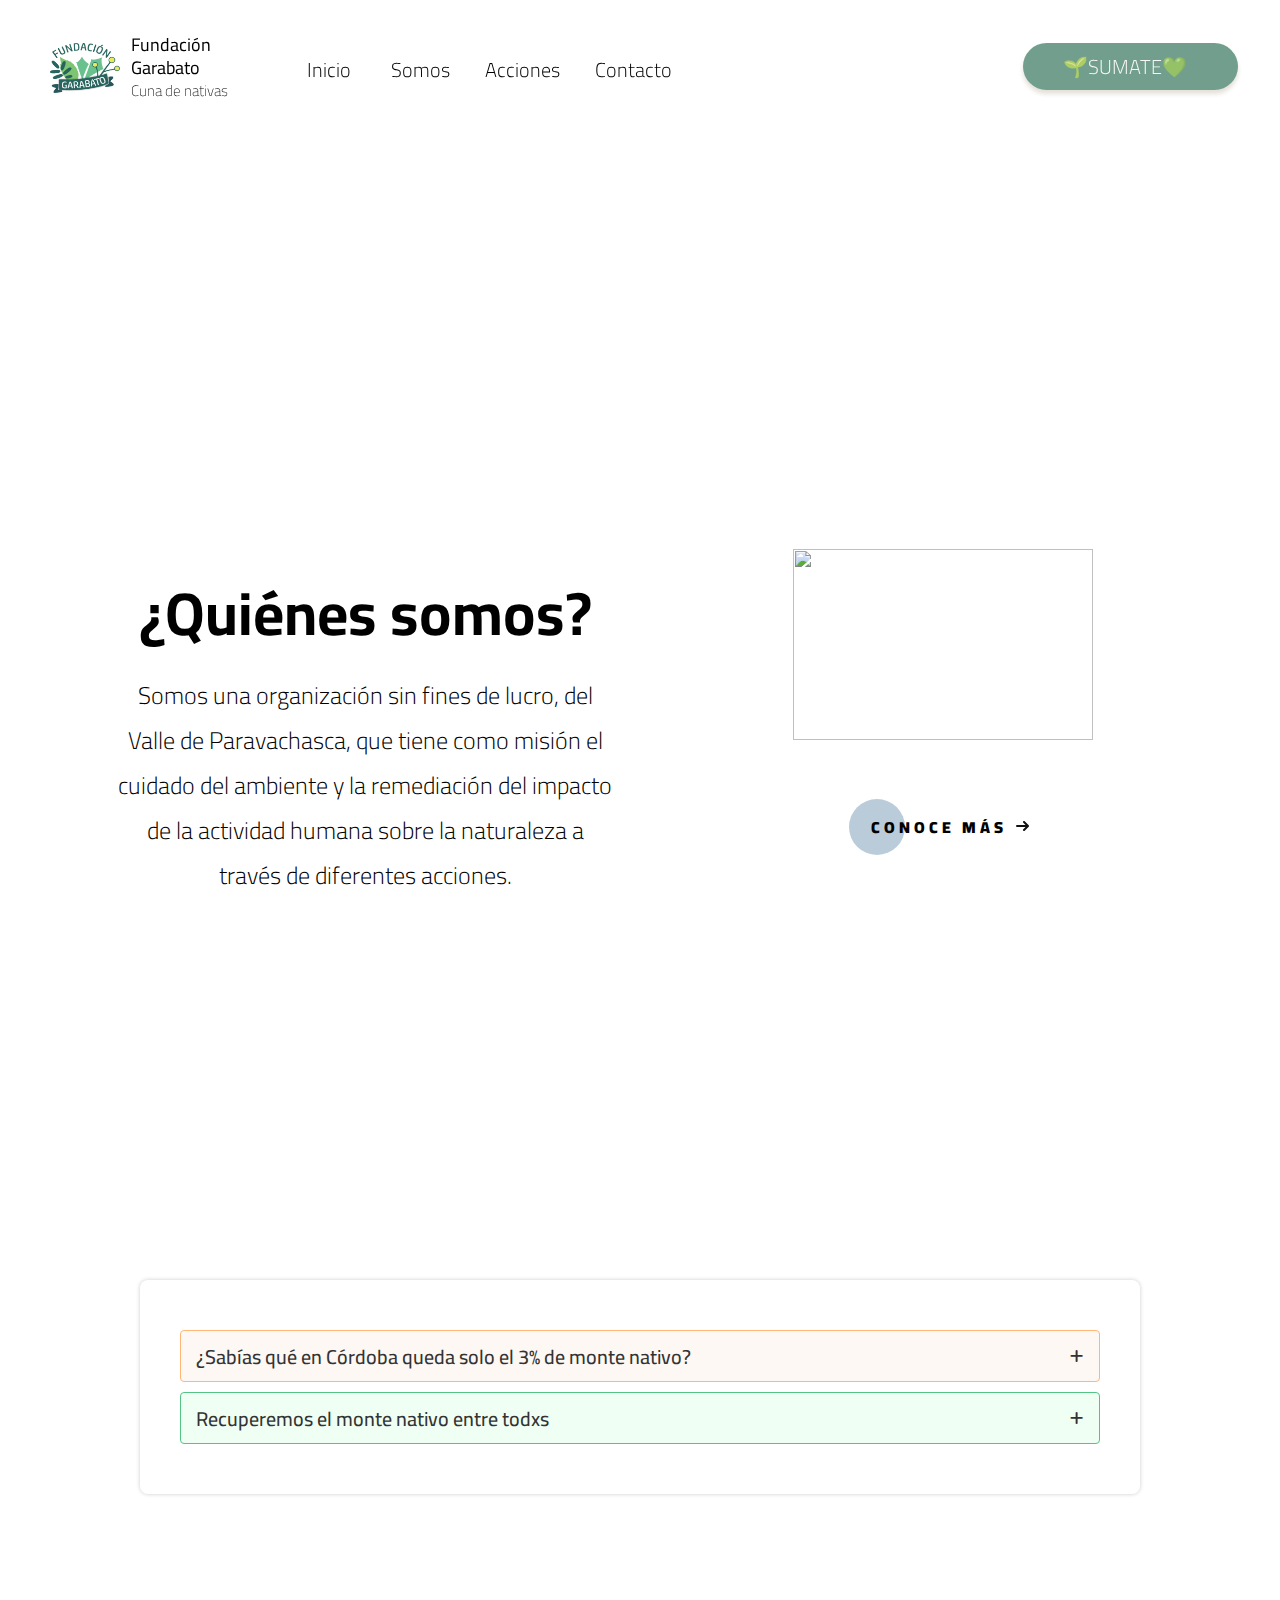
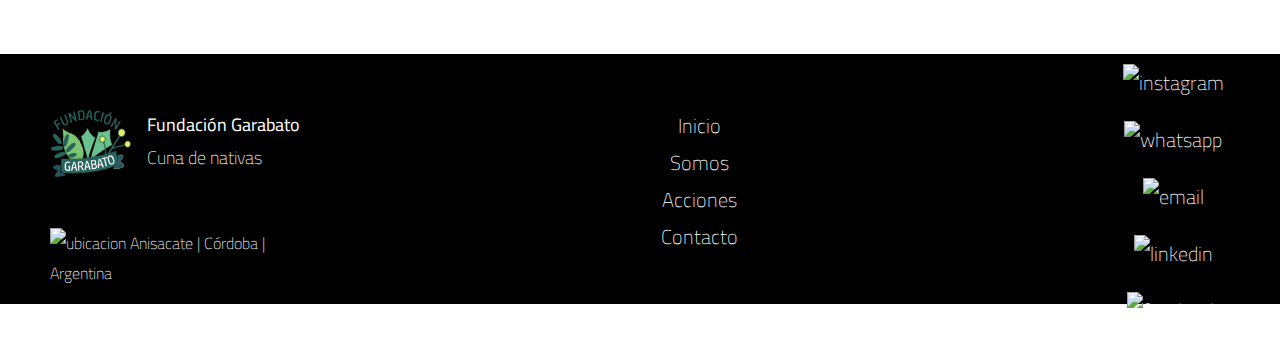
==== index.html @ a0541235 "se modifica logo en index y footer" ====
<!DOCTYPE html>
<html lang="es">

<head>
    <meta charset="UTF-8">
    <meta name="viewport" content="width=device-width, initial-scale=1.0">
    <title>FUNDACION GARABATO</title>
    <link rel="stylesheet" href="css/style.css">
    <link rel="shortcut icon" href="logos/logo fundacion Garabato1.0.0.png">
    <link rel="stylesheet" href="https://cdnjs.cloudflare.com/ajax/libs/font-awesome/6.1.1/css/all.min.css">
</head>

<body>

    <!-- COMIENZO HEADER -->
    <header class="header">
        <div class="logo-y-empresa">
            <p class="fundacion-garabato">
                <span class="text-wrapper">Fundación Garabato <br /></span> <span class="span">Cuna de nativas</span>
            </p>
            <img class="el-planeta-tierra" src="logos/logo fundacion Garabato1.0.0.png" />
        </div>
        <div>
            <button onclick="desplegarMenu()" id="b-menu" type="button"><img id="menu" src="imgs/menu-b.png"
                    alt="menu"></button>
        </div>
        </div>
        <nav>
            
        <nav class="nav-cosas" id="nav-cosas">
            
            <a href="index.html" class="text-wrapper-2">Inicio</a>
            <a href="somos.html" class="text-wrapper-3">Somos</a>
            <a href="acciones.html" class="text-wrapper-4">Acciones</a>
            <a href="#contacto" class="text-wrapper-5">Contacto</a>
            
        </nav>
        <div class="container">
            <a href="sumate.html" class="overlap-group">🌱SUMATE💚</a>
            
        </div>
        </nav>


    </header>


    <!-- FIN HEADER -->

    <seccion class="fondo"></seccion>

    <!-- INICIO QUIENES SOMOS -->

    <section class="quienes-somos">

        <h2 class="titulo">¿Quiénes somos?</h2>
        <p class="text-quienes-somos">
            Somos una organización sin fines de lucro, del Valle de Paravachasca, que tiene como misión el cuidado del
            ambiente y la remediación del impacto de la actividad humana sobre la naturaleza a través de diferentes
            acciones.
        </p>

        <div class="seccion">
            <img class="image-quienes-somos" src="imgs/vivid-mountain-lake.gif" alt="">

            <a href="somos.html" class="cta">
                <span>Conoce más</span>
                <svg width="13px" height="10px" viewBox="0 0 13 10">
                    <path d="M1,5 L11,5"></path>
                    <polyline points="8 1 12 5 8 9"></polyline>
                </svg>
            </a>
        </div>


    </section>

    <!-- FIN QUIENES SOMOS -->

    <!-- INICIO ACORDEON -->
    <section id="info-monte-nativo">

        <div class="accordion">

            <div class="accordion-content">

                <header>
                    <span class="title">¿Sabías qué en Córdoba queda solo el 3% de monte nativo?</span>
                    <i class="fa-solid fa-plus"></i>
                </header>

                <p class="description">
                    Estudios hechos en el año 2017 indican que solo queda un 3% de bosques nativos en Córdoba,
                    Argentina. El bosque nativo se ve sometido a desmonte por el crecimiento del negocio agrícola y por
                    el desarrollo de emprendimientos inmobiliarios, principalmente.
                    <br>
                    Esta realidad ha traído aparejadas recurrentes crisis hídricas, desaparición de hábitats de
                    especies, episodios continuos de contaminación de suelo y agua producida por los agroquímicos y
                    el extractivismo minero.
                    <br>
                    De esta forma se está poniendo en grave riesgo tanto las cuencas hídricas y el derecho
                    inalienableal agua como las economías regionales que conviven en armonía con el monte nativo.
                    Como respuesta a esta crisis han emergido organizaciones de base, asambleas ciudadanas y
                    movimientos sociales que han construido espacios de participación ciudadana propositiva y activa que
                    aportande manera voluntaria a la conservación de las áreas protegidas.
                    <br>
                    <br>

                    Fuente: <a target="_blank"
                        href="https://ri.conicet.gov.ar/handle/11336/64888">https://ri.conicet.gov.ar/handle/11336/64888</a>
                </p>


            </div>
            <div class="accordion-content">

                <header>
                    <span class="title">Recuperemos el monte nativo entre todxs </span>
                    <i class="fa-solid fa-plus"></i>
                </header>

                <p class="description">

                    Reforestar el valle de Paravachasca es una propuesta de restauración ambiental para reducir y
                    mitigar los daños producidos en nuestro valle, con el objetivo de recuperar parte de la diversidad
                    de nuestra región, tanto en la flora como en la fauna.
                    <br>
                    Con esta acción se pueden restablecer algunos de los imprescindibles servicios ecosistémicos que
                    brinda la flora nativa: proteger las reservas de agua dulce, regenerar y sostener suelos, proteger a
                    la fauna silvestre, regular el clima y la contaminación, entre otros.
                    <br>
                    Podés participar de la recuperación del biocorredor de Paravachasca, a través de diferentes
                    acciones.
                    <br>

                    <a href="sumate.html" class="boton-sumate">SUMATE</a>
                    <br>
                </p>

            </div>
        </div>
    </section>

    <!-- COMIENZO FOOTER -->

    <footer>

        <div class="contenedor-footer">

            <div class="logo-y-empresa-footer">

                <a href="index.html">
                    <img class="logo-garabato-footer" src="logos/logo fundacion Garabato1.0.0.png" />
                </a>
                <p class="titulo-fundacion-garabato-footer ">
                    <span class="text-wrapper-footer">Fundación Garabato <br /></span> <span class="span">Cuna de
                        nativas</span>
                </p>

                <span class="ubicacion-footer">

                    <a href="https://bit.ly/Garabatosedenueva" target="_blank">

                        <img src="logos/ubicacion.png" alt="ubicacion">
                        Anisacate | Córdoba | Argentina

                    </a>

                </span>
            </div>



            <div class="enlaces-footer">

                <a href="index.html">Inicio</a>
                <a href="somos.html">Somos</a>
                <a href="acciones.html">Acciones</a>
                <a href="#contacto">Contacto</a>

                <a href="team_desarrolladoras.html" target="_blank">
                    Hecho con ❤ por DesarrolloFem

                </a>

            </div>

            <div id="contacto">


                <a href="https://www.instagram.com/garabatocunadenativas/" target="_blank">
                    <img class="instagram" src="logos/instagram.png" alt="instagram">
                </a>

                <a href="https://wa.me/5493547573233" target="_blank">
                    <img class="whatsapp" src="logos/whatsapp.png" alt="whatsapp">
                </a>

                <a href="mailto:garabatocunadenativas@gmail.com" target="_blank">
                    <img class="email" src="logos/correo-electronico.png" alt="email">
                </a>

                <a href="https://www.linkedin.com/in/garabato-cuna-de-nativas-23b3902a9/" target="_blank">
                    <img class="linkedin" src="logos/linkedin.png" alt="linkedin">
                </a>

                <a href="https://www.facebook.com/garabatocunadenativas?locale=es_LA" target="_blank">
                    <img class="facebook" src="logos/facebook.png" alt="facebook">
                </a>

            </div>

        </div>


    </footer>

    <!-- FIN FOOTER -->

    <script src="js/script.js"></script>
    <script src="js/acordeon.js"></script>
    <script src="js/hamburger.js"></script>
</body>

</html>
---- css/style.css ----
/*
-------------------------
EN TODAS LAS PAGINAS
-------------------------
*/

@import url('https://fonts.googleapis.com/css2?family=Advent+Pro:wght@300;400;500&family=Raleway:wght@200;600&display=swap');
@import url('https://fonts.googleapis.com/css2?family=Cairo:wght@500&display=swap');
@import url('https://fonts.googleapis.com/css2?family=Oxygen&display=swap');

* {
  margin: 0px;
  padding: 0px;
  box-sizing: border-box;
}

html {
  scroll-behavior: smooth;
}

/* BODY */

body {
  color: rgb(48, 48, 48);
  font-family: 'Cairo', sans-serif;
  font-size: 16px;
  font-weight: 300;
  background: white;
}

a {
  text-decoration: none;
  cursor: pointer;
}

img[alt="Logo-Garabato"] {
  width: 80px;
  height: 80px;
}

/* HEADER */
.fondo {
  position: relative;
  width: 100%;
  height: 100vh;
  background-image: url(/imgs/fondo.jpg);
  background-repeat: no-repeat;
  block-size: cover;
  background-position: center center;
  background-size: center;
}

@media screen and (min-width: 768px) {
  .nav-cosas {
    display: inline;
  }

  
  .header {
    width: 100%;
    height: 130px;
    display: flex;
    justify-content: space-around;
    background-color: #ffffff8c;
    border: 1px solid;
    border-color: transparent;
    padding: 30px 20px;
    position: fixed;
    z-index: 10;
    transition: 0.7s;
  }

  .header .logo-y-empresa{
    width: 450px;
    height: 90px;
    top: 19px;
    overflow: hidden;
  }

  .header .line {
    position: absolute;
    width: 3px;
    height: 69px;
    top: 35px;
    left: 265px;
  }

  .text-wrapper-2,
  .text-wrapper-3,
  .text-wrapper-4,
  .text-wrapper-5 {
    position: absolute;
    top: 50px;
    font-size: 20px;
    letter-spacing: 0;
    line-height: normal;
    white-space: nowrap;
    color: #000;
    font-family: "Cairo", sans-serif;
  }

  .header .text-wrapper-2 {
    left: 306px;
  }

  .header .text-wrapper-3 {
    left: 390px;
  }

  .header .text-wrapper-4 {
    left: 484px;
  }

  .header .text-wrapper-5 {
    left: 594px;
  }

  .text-wrapper {
    font-family: "Cairo", Helvetica;
    font-weight: 400;
    color: #000000;
    font-size: 18px;
    letter-spacing: 0;
    line-height: 0.1;
  }

  .span {
    font-family: "Cairo";
    font-weight: 200;
  }

  nav a::after {
    content: "";
    position: absolute;
    background-color: #ff9738;
    height: 3px;
    width: 0;
    left: 0;
    bottom: -10px;
    transition: 0.3s;
  }

  nav a:hover {
    color: rgb(77, 77, 77);
  }

  nav a:hover::after {
    width: 100%;
  }


  .header .container .overlap-group {
    position: absolute;
    width: 215px;
    height: 47px;
    top: 42px;
    left: 80%;
    display: flex;
    padding: 5px 40px;
    background-color: #4E8771;
    color: whitesmoke;
    border-radius: 30px;
    box-shadow: 0px 4px 4px #7a624540;
    font-size: 20px;
    letter-spacing: 0;
    line-height: normal;
    -webkit-animation: pulse 1.9s infinite;
    opacity: 0.8;
  }

  .header .overlap-group:hover {
    background-color: rgb(253, 151, 34);
    color: #000;
    box-shadow: inset 0 0 20px rgba(248, 168, 77, 0.829), 0 0 20px rgba(207, 122, 43, 0.788);
    outline-offset: 80px;
    text-shadow: 1px 1px 6px #fcfcfcd5;
  }

  .header .text-wrapper-6 {
    position: absolute;
    width: 70px;
    top: 7px;
    left: 48px;
  }

  header.sticky {
    background-color: whitesmoke;
    border-bottom: 1px solid rgba(0, 0, 0, 0.199);
  }

}

.logo-y-empresa {
  position: absolute;
  left: 34px;
}


.fundacion-garabato {
  position: absolute;
  width: 150px;
  top: 15px;
  left: 96px;
  font-family: "Cairo", Helvetica;
  font-weight: 400;
  color: #000000;
  font-size: 15px;
  letter-spacing: 0;
  line-height: 1.5;
}

.el-planeta-tierra {
  position: absolute;
  width: 70px;
  height: 50px;
  top: 23px;
  left: 15px;
}


.pulse-button:hover {
  -webkit-animation: none;
}

@-webkit-keyframes pulse {
  0% {
    -moz-transform: scale(0.9);
    -ms-transform: scale(0.9);
    -webkit-transform: scale(0.9);
    transform: scale(0.9);
  }

  70% {
    -moz-transform: scale(1);
    -ms-transform: scale(1);
    -webkit-transform: scale(1);
    transform: scale(1);
    box-shadow: 0 0 0 50px rgba(90, 153, 212, 0);
  }

  100% {
    -moz-transform: scale(0.9);
    -ms-transform: scale(0.9);
    -webkit-transform: scale(0.9);
    transform: scale(0.9);
    box-shadow: 0 0 0 0 rgba(90, 153, 212, 0);
  }
}



main {
  width: 100%;
  margin: auto;
  min-height: auto;
  font-family: 'Cairo', sans-serif;

}


/* INDEX */

body {
  margin: 0;
  padding: 0;
  font-family: 'Cairo', Arial, Helvetica, sans-serif;
  display: flex;
  flex-direction: column;
  width: 100%;
  height: auto;

}

/* INDEX - quienes somos */

.quienes-somos {
  width: 100%;
  height: 430px;
  top: 493px;
  position: absolute;
  left: 0;
  background-color: #ffffff;
}

.quienes-somos .titulo {
  position: absolute;
  width: 500px;
  top: -180px;
  left: 9%;
  font-size: 60px;
  font-family: 'Cairo';
}

.text-quienes-somos {
  width: 500px;
  top: 180px;
  left: 9%;
  font-size: 24px;
  text-align: center;
  font-family: 'Cairo', sans-serif;
}


.text-quienes-somos,
.titulo {
  position: absolute;
  color: #000;
  letter-spacing: 0;
  line-height: normal;
}

.seccion {
  position: absolute;
  width: 350px;
  height: 350px;
  top: 36px;
  left: 60%;
}

.seccion .image-quienes-somos {
  position: absolute;
  width: 300px;
  height: 191px;
  top: 20px;
  left: 25px;
  object-fit: cover;
}

.cta {
  position: absolute;
  margin: auto;
  padding: 19px 22px;
  transition: all 0.2s ease;
  top: 270px;
  left: 23%;
  color: #000;
}

.cta:before {
  content: "";
  position: absolute;
  top: 0;
  left: 0;
  display: block;
  border-radius: 28px;
  background: #81a0bc8c;
  width: 56px;
  height: 56px;
  transition: all 0.3s ease;
}

.cta span {
  position: relative;
  font-size: 16px;
  line-height: 18px;
  font-weight: 900;
  letter-spacing: 0.25em;
  text-transform: uppercase;
  vertical-align: middle;
  top: -5px;
  top: -8px;
}

.cta svg {
  position: relative;
  top: -8px;
  margin-left: 10px;
  fill: none;
  stroke-linecap: round;
  stroke-linejoin: round;
  stroke: #111;
  stroke-width: 2;
  transform: translateX(-5px);
  transition: all 0.3s ease;
}

.cta:hover:before {
  width: 100%;
  background: #7ea5c7;
}

.cta:hover svg {
  transform: translateX(0);
}

.cta:active {
  transform: scale(0.96);
}


/*QUIENES SOMOS*/
.somos {
  width: 100%;
  height: 700px;
  top: 493px;
  position: absolute;
  left: 0;
  background-color: #ffffff;
}

.somos .pagina-somos {
  position: relative;
  width: 100%;
  height: 700px;
  top: -50px;
}

.somos .text-quienes-somos {
  position: absolute;
  width: 600px;
  top: 135px;
  left: 85px;
  color: #000;
  font-size: 18px;
  letter-spacing: 0;
  line-height: normal;
  text-align: justify;
}

.somos .pagina-somos img {
  position: absolute;
  width: 300px;
  height: 450px;
  top: 130px;
  left: 65%;
  object-fit: cover;
}

/* INDEX ACORDEON */

#info-monte-nativo {
  display: flex;
  justify-content: space-evenly;
  align-items: center;
  margin: 300px 0 80px 0;
}

.accordion {
  top: 10px;
  max-width: 1000px;
  width: 100%;
  background: #FFF;
  margin:80px 15px;
  padding: 40px;
  border-radius: 8px;
  box-shadow: 0 0 4px rgba(0, 0, 0, 0.2);
}

.accordion .accordion-content {
  margin: 10px 0;
  border-radius: 4px;
  background: #fdf8f4;
  border: 1px solid #ffb777;
  overflow: hidden;
}

.accordion-content:nth-child(2) {
  background-color: #f0fff4;
  border-color: #54c486;
}

.accordion-content.open {
  padding-bottom: 10px;
}

.accordion-content header {
  display: flex;
  min-height: 50px;
  padding: 0 15px;
  cursor: pointer;
  align-items: center;
  justify-content: space-between;
  transition: all 0.2s linear;
}

.accordion-content.open header {
  min-height: 35px;
}

.accordion-content header .title {
  font-size: 20px;
  font-weight: 500;
  color: #333;
  font-family: 'Cairo';
}

.accordion-content header i {
  font-size: 15px;
  color: #333;
}

.accordion-content header i img {
  height: 20px;
  width: auto;
  align-items: center;
}

.accordion-content .description {
  height: 0;
  font-size: 15px;
  color: #333;
  font-weight: 400;
  padding: 0 15px;
  transition: all 0.2s linear;
  font-family: 'Cairo';
}

.accordion-content .description .boton-sumate {
  position: relative;
  width: 150px;
  height: 40px;
  top: 40px;
  left: 40%;
  display: flex;
  padding: 2px 35px;
  background-color: #4E8771;
  color: whitesmoke;
  border-radius: 5px;
  box-shadow: 0px 4px 4px #7a624540;
  font-size: 20px;
  letter-spacing: 0;
  line-height: normal;
}

.accordion-content .description .boton-sumate:hover {
  background-color: #74bba0;
  color: #000;
  cursor: pointer;
  box-shadow: 2px 2px 2px #334139d8;
  outline-offset: 80px;
  text-shadow: 1px 1px 6px #fcfcfcd5;
}

/*Carrusel*/
.carrusel {
  display: flex;
  justify-content: space-evenly;
  align-items: center;
  height: 600px;
  top: 200px;
}

.carrusel .container-somos {
  width: 70%;
  height: 500px;
  padding: 15px;
  position: absolute;
  top: 900px;
  left: 50%;
  transform: translate(-50%, -50%);
}

.carrusel .container-somos img {
  width: 100%;
  height: 550px;
  object-fit: cover;
  cursor: pointer;
}


/* ESTILOS SECCION SUMATE */

#seccion-sumate {
  width: 100vw;
  display: flex;
  justify-content: center;
  align-items: center;
  margin-top: 120px;
  flex-wrap: wrap;
}

.card-seccion-sumate {
  position: relative;
  width: 400px;
  height: 700px;
  overflow: hidden;
  border-radius: 16px;
  margin: 20px;
}

.titulo {
  width: 100vw;
  height: 600px;
  display: flex;
  justify-content: center;
  align-items: center;
}



#seccion-sumate img {
  width: 100%;
  height: 100%;
  object-fit: cover;
  transition: opacity 0.5s;
}

#seccion-sumate .span-mercadopago-credicoop {
  width: 30px;
  height: 30px;
  opacity: 1;
  margin: 8px;
  vertical-align: middle;
  transition: transform 0.5s ease;
}

#seccion-sumate .span-mercadopago-credicoop:hover {
  transform: scale(1.5);
}

.hover-p-tarjetas-sumate {
  transition: color 0.3s ease;
}

.hover-p-tarjetas-sumate:hover {
  transform: scale(1.1);
  color: #111 !important;
}

.overlay {
  position: absolute;
  top: 0;
  left: 0;
  width: 100%;
  height: 100%;
  background: rgb(32 79 36 / 50%);
  display: flex;
  flex-direction: column;
  justify-content: center;
  align-items: center;
  opacity: 0;
  transition: opacity 0.5s;
}

.card-seccion-sumate:hover img {
  opacity: 0;
}

.card-seccion-sumate:hover .overlay {
  opacity: 1;
}

.overlay h1,
.overlay p,
.overlay div {
  color: white;
  text-align: center;
  margin: 10px;
}


@keyframes bounce {

  0%,
  20%,
  50%,
  80%,
  100% {
    transform: translateY(0);
  }

  40% {
    transform: translateY(-20px);
  }

  60% {
    transform: translateY(-10px);
  }
}


#info-formas-de-pago {
  color: #083f18 !important;
  font-weight: bold;
  font-size: 14px;
}

#info-formas-de-pago:hover {
  color: black !important;
}

.pie-de-pagina {
  position: absolute;
  bottom: 0;
  left: 0;
  width: 100%;
  background-color: rgba(76, 175, 80, 0.7);
  color: #fff;
  padding: 10 px;
  text-align: center;
  z-index: 2;
  opacity: 1;
  transition: opacity 0.5s;
}

.card-seccion-sumate:hover .overlay {
  opacity: 1;
}

.card-seccion-sumate:hover .pie-de-pagina {
  opacity: 0;
}

/* INICIO PAGINA QR MERCADO PAGO Y CREDICOOP UNICO MONTO */

.imgs-card-unico-monto {
  opacity: 1 !important;
}

img[alt="qr-mercado-pago"] {

  width: 70% !important;
  height: 70% !important;
}

img[alt="qr-credicoop"] {
  width: 300px !important;
  height: 300px !important;
}

.figure-donar-otro-monto {
  display: flex;
  flex-wrap: wrap;
  justify-content: center;
  align-items: center;
}

#boton-donar-otro-monto {
  background-color: #fff;
  width: 214px;
  height: 40px;
  font-weight: bold;
  color: #276150;
  padding: 20px;
  margin: 0;
  margin-bottom: 30px;
  border-radius: 10px;
  display: flex;
  align-items: center;
  justify-content: center;
}

/* FIN ESTILOS SECCION SUMATE */


/* ESTILOS SECCION ACCIONES */


.banner_acciones {

  width: 100%;
  display: block;
  height: 150px;
  background-image: url(/Fundacion-Garabato/imgs/fondo.jpg);
  block-size: cover;
  background-size: center;
  background-repeat: no-repeat;



}

.contenedor {
  width: 100%;
  max-width: 1400px;
  height: 1380px;
  background-color: #ffff;
  margin: 0px auto;
  display: flex;
  flex-direction: row;
  flex-wrap: wrap;
  justify-content: center;
  position: relative;
  top: -200px;


}

.contenedor img {
  width: 355px;
  height: 500px;
  border-radius: 8px;

}

.contenedor_tarjeta {
  margin: 65px;
  max-height: 10px;

}

.contenedor_tarjeta .titulo1 {
  padding: 20px;
  text-align: center;
  color: #000;
  margin: 15px;
  font-family: "Cairo", Helvetica;
  border: 10px solid #718642a4;
  border-radius: 5px;
  animation: bounce 1s infinite;

  display: flex;
  align-items: center;
  justify-content: center;
}

.contenedor_tarjeta:hover figure {
  -webkit-transform: perspective(600px) rotateY(180deg);
  -ms-transform: perspective(600px) rotateY(180deg);
  -o-transform: perspective(600px) rotateY(180deg);
  transform: (600px) rotateY(180deg);

  -webkit-box-shadow: 0px 2px 10px 2px rgba(0, 0, 0, 025);
  -moz-box-shadow: 0px 2px 10px 2px rgba(0, 0, 0, 025);
  box-shadow: 0px 2px 10px 2px rgba(0, 0, 0, 025);
}

.contenedor_tarjeta:hover img {
  filter: blur(2px);
}

figure {
  width: 355px;
  height: 500px;
  margin: 0;
  border-radius: 8px;
  position: relative;
  transition: all ease .5s;
  transform-style: preserve-3d;
  transform: perspective(600px) rotateY(0deg);

}

figure .frontal,
figure .trasera {
  width: 100%;
  height: 100%;
  border-radius: 5px;
  transition: all ease .5s;


}

figure .frontal {
  display: block;


}

figure .trasera {
  position: absolute;
  top: 0;
  padding: 35px;
  color: #ffffff;
  transform: perspective(600px) rotateY(180deg);
  backface-visibility: hidden;
  overflow: auto;
}

.contenedor_tarjeta:nth-child(1) figure .trasera {

  background: rgba(172, 185, 81, 0.75);
  background: -moz-linear-gradient(top, rgba(172, 185, 81, 0.75) 0%, rgba(172, 185, 81, 0.82) 28%, rgba(97, 83, 46, 0.99) 95%, rgba(130, 118, 85, 1) 100%);
  background: -webkit-gradient(left top, left bottom, color-stop(0%, rgba(172, 185, 81, 0.75)), color-stop(28%, rgba(172, 185, 81, 0.82)), color-stop(95%, rgba(97, 83, 46, 0.99)), color-stop(100%, rgba(130, 118, 85, 1)));
  background: -webkit-linear-gradient(top, rgba(172, 185, 81, 0.75) 0%, rgba(172, 185, 81, 0.82) 28%, rgba(97, 83, 46, 0.99) 95%, rgba(130, 118, 85, 1) 100%);
  background: -o-linear-gradient(top, rgba(172, 185, 81, 0.75) 0%, rgba(172, 185, 81, 0.82) 28%, rgba(97, 83, 46, 0.99) 95%, rgba(130, 118, 85, 1) 100%);
  background: -ms-linear-gradient(top, rgba(172, 185, 81, 0.75) 0%, rgba(172, 185, 81, 0.82) 28%, rgba(97, 83, 46, 0.99) 95%, rgba(130, 118, 85, 1) 100%);
  background: linear-gradient(to bottom, rgba(172, 185, 81, 0.75) 0%, rgba(172, 185, 81, 0.82) 28%, rgba(97, 83, 46, 0.99) 95%, rgba(130, 118, 85, 1) 100%);
  filter: progid:DXImageTransform.Microsoft.gradient(startColorstr='#acb951', endColorstr='#827655', GradientType=0);
}



.contenedor_tarjeta:nth-child(2) figure .trasera {
  background: rgba(130, 118, 85, 0.75);
  background: -moz-linear-gradient(top, rgba(130, 118, 85, 0.75) 0%, rgba(130, 118, 85, 0.82) 28%, rgba(130, 118, 85, 0.99) 95%, rgba(130, 118, 85, 1) 100%);
  background: -webkit-gradient(left top, left bottom, color-stop(0%, rgba(130, 118, 85, 0.75)), color-stop(28%, rgba(130, 118, 85, 0.82)), color-stop(95%, rgba(130, 118, 85, 0.99)), color-stop(100%, rgba(130, 118, 85, 1)));
  background: -webkit-linear-gradient(top, rgba(130, 118, 85, 0.75) 0%, rgba(130, 118, 85, 0.82) 28%, rgba(130, 118, 85, 0.99) 95%, rgba(130, 118, 85, 1) 100%);
  background: -o-linear-gradient(top, rgba(130, 118, 85, 0.75) 0%, rgba(130, 118, 85, 0.82) 28%, rgba(130, 118, 85, 0.99) 95%, rgba(130, 118, 85, 1) 100%);
  background: -ms-linear-gradient(top, rgba(130, 118, 85, 0.75) 0%, rgba(130, 118, 85, 0.82) 28%, rgba(130, 118, 85, 0.99) 95%, rgba(130, 118, 85, 1) 100%);
  background: linear-gradient(to bottom, rgba(130, 118, 85, 0.75) 0%, rgba(130, 118, 85, 0.82) 28%, rgba(130, 118, 85, 0.99) 95%, rgba(130, 118, 85, 1) 100%);
  filter: progid:DXImageTransform.Microsoft.gradient(startColorstr='#827655', endColorstr='#827655', GradientType=0);
}


.contenedor_tarjeta:nth-child(3) figure .trasera {
  background: rgba(213, 220, 213, 0.6);
  background: -moz-linear-gradient(top, rgba(213, 220, 213, 0.6) 0%, rgba(213, 220, 213, 0.6) 0%, rgba(213, 220, 213, 0.6) 1%, rgba(46, 53, 43, 1) 100%);
  background: -webkit-gradient(left top, left bottom, color-stop(0%, rgba(213, 220, 213, 0.6)), color-stop(0%, rgba(213, 220, 213, 0.6)), color-stop(1%, rgba(213, 220, 213, 0.6)), color-stop(100%, rgba(46, 53, 43, 1)));
  background: -webkit-linear-gradient(top, rgba(213, 220, 213, 0.6) 0%, rgba(213, 220, 213, 0.6) 0%, rgba(213, 220, 213, 0.6) 1%, rgba(46, 53, 43, 1) 100%);
  background: -o-linear-gradient(top, rgba(213, 220, 213, 0.6) 0%, rgba(213, 220, 213, 0.6) 0%, rgba(213, 220, 213, 0.6) 1%, rgba(46, 53, 43, 1) 100%);
  background: -ms-linear-gradient(top, rgba(213, 220, 213, 0.6) 0%, rgba(213, 220, 213, 0.6) 0%, rgba(213, 220, 213, 0.6) 1%, rgba(46, 53, 43, 1) 100%);
  background: linear-gradient(to bottom, rgba(213, 220, 213, 0.6) 0%, rgba(213, 220, 213, 0.6) 0%, rgba(213, 220, 213, 0.6) 1%, rgba(46, 53, 43, 1) 100%);
  filter: progid:DXImageTransform.Microsoft.gradient(startColorstr='#d5dcd5', endColorstr='#2e352b', GradientType=0);
}

.contenedor_tarjeta:nth-child(4) figure .trasera {
  background: rgba(144, 204, 196, 0.75);
  background: -moz-linear-gradient(top, rgba(144, 204, 196, 0.75) 0%, rgba(144, 204, 196, 0.82) 28%, rgba(85, 75, 51, 0.99) 95%, rgba(85, 75, 51, 1) 100%);
  background: -webkit-gradient(left top, left bottom, color-stop(0%, rgba(144, 204, 196, 0.75)), color-stop(28%, rgba(144, 204, 196, 0.82)), color-stop(95%, rgba(85, 75, 51, 0.99)), color-stop(100%, rgba(85, 75, 51, 1)));
  background: -webkit-linear-gradient(top, rgba(144, 204, 196, 0.75) 0%, rgba(144, 204, 196, 0.82) 28%, rgba(85, 75, 51, 0.99) 95%, rgba(85, 75, 51, 1) 100%);
  background: -o-linear-gradient(top, rgba(144, 204, 196, 0.75) 0%, rgba(144, 204, 196, 0.82) 28%, rgba(85, 75, 51, 0.99) 95%, rgba(85, 75, 51, 1) 100%);
  background: -ms-linear-gradient(top, rgba(144, 204, 196, 0.75) 0%, rgba(144, 204, 196, 0.82) 28%, rgba(85, 75, 51, 0.99) 95%, rgba(85, 75, 51, 1) 100%);
}


figure .trasera hr {
  height: 2px;
  background: #ffffff;
  border: none;
  margin-bottom: 20px;
  opacity: .5;

}

figure .trasera .titulo2 {
  color: #ffffff;
  font-weight: normal;
  margin-bottom: 20px;
  font-family: 'Cairo', sans-serif;
  font-size: 20px;
  text-align: left;


}

figure .trasera p {
  font-family: 'Cairo', Helvetica;
  line-height: 22px;
  font-size: 16px;
}


/* INICIO ESTILOS FOOTER */


footer {
  width: 100%;
  height: 250px;
  background-color: black;
}

.contenedor-footer {
  display: flex;
  justify-content: space-between;
  align-items: center;
}

.contenedor-footer a {
  color: #ffffff;
  text-decoration: none;
  font-family: "Cairo", Helvetica;
  font-weight: 200;
  font-size: 20px;
}

.logo-y-empresa-footer {
  display: flex;
  justify-content: center;
  flex-wrap: wrap;
  margin-bottom: 30px;
  margin-left: 50px;
  width: 250px;
}

.ubicacion-footer {
  margin-top: 40px;
}

.ubicacion-footer a {
  font-size: 16px !important;
}

.logo-garabato-footer {
  margin-top: 10px;
  width: 80px;
  height:67px;
}

.titulo-fundacion-garabato-footer {
  margin: 8px 0 0 16px;
  font-family: "Cairo", Helvetica;
  font-weight: 400;
  color: #ffffff;
  font-size: 18px;

}

.ubicacion-footer img[alt="ubicacion"] {
  width: 20px;
  height: 20px;
}

.ubicacion-footer a:hover {
  color: rgb(197, 223, 182);
  font-size: 30px;
}

.enlaces-footer {
  display: flex;
  flex-direction: column;
  text-align: center;
  margin-top: 20px;
}

.enlaces-footer a:hover {
  color: #2fa338;
}

.enlaces-footer a:nth-child(5) {
  font-size: 14px;
  padding: 50px 0 0 0;
}

.enlaces-footer a:nth-child(5):hover {
  color: pink;
}

#contacto {
  display: flex;
  align-items: center;
  justify-content: center;
  flex-wrap: wrap;
  width: 150px;
  margin-bottom: 1.5em;
  margin-right: 2em;
}

#contacto img {
  width: 1.5em;
  height: 1.5em;
  margin: 10px;
}


/* FIN FOOTER */

/* ESTILOS PAGINA TEAM DESARROLLADORAS */

.main-team-desarrolladoras {
  display: flex;
  align-items: center;
  justify-content: center;
  text-align: center;
  margin-top: 70px;

}

.contenedor-team {
  width: 600px;
  height: 550px;
  background-color: rgb(99, 26, 38);
  border-radius: 20px;
}

.tituloteam {
  color: #ffb6c1;
  ;
  text-align: center;
  margin: 50px 0 25px 0;
}

body:hover h1 {
  opacity: 1;
  transform: scale(1);
}

ul {
  list-style: none;
  padding: 0;
  text-align: center;
}

ul li a {
  text-decoration: none;
  font-size: 18px;
  color: #333;
  display: inline-block;
  width: 250px;
  margin: 10px;
  padding: 10px;
  border-radius: 10px;
  box-shadow: 0 2px 4px rgba(0, 0, 0, 0.1);
  transition: transform 0.3s ease, color 0.3s ease;
}

/* ESTILOS ESPECIFICOS PARA ENLACES A LINKEDIN  */

ul li:nth-child(1) a {
  background-color: #ffbcdd;
}

ul li:nth-child(2) a {
  background-color: #bae2f1;
}

ul li:nth-child(3) a {
  background-color: #bd7ff7;
}

ul li:nth-child(4) a {
  background-color: #7cebdc;
}

ul li:nth-child(5) a {
  background-color: #f8d189;
}

ul li a:hover {
  transform: scale(1.1);
  color: #333;
}

header div button{
  display: none;
}

/* MEDIA QUERY */

@media screen and (max-width: 1280px) {

  .carrusel {
    margin-top: 20px;
  }

}


@media screen and (max-width: 1130px) {

  .somos .pagina-somos img {
    display: none;
  }


  .somos .text-quienes-somos {
    width: 90%;
    left: 5%;
    justify-content: center;
  }

}

@media screen and (max-width: 1024px) {

  /*INDEX*/
  .quienes-somos .titulo,
  .quienes-somos .text-quienes-somos {
    text-align: center;
    position: absolute;
    left: 3%;
  }

  .quienes-somos .titulo {
    font-size: 50px;
    width: 50%;
  }

  .seccion .image-quienes-somos {
    top: 75px;
  }

  .quienes-somos .text-quienes-somos {
    font-size: 25px;
    width: 50%;
  }

  .quienes-somos .seccion .cta {
    top: 300px;
    left: 23%;
  }

  .contenedor_tarjeta .titulo1 {
    padding: 5px;
  }

  .somos .pagina-somos img {
    display: none;
  }


  .somos .text-quienes-somos {
    width: 90%;
    left: 5%;
    justify-content: center;
  }




  /* SECCION SUMATE */
  #seccion-sumate {
    width: 100vw;
    display: flex;
    justify-content: center;
    align-items: center;
    flex-wrap: wrap;
    margin-top: 120px;
    cursor: pointer;
  }

}

@media screen and (max-width: 969px) {

  /*INDEX*/
  .quienes-somos .titulo,
  .quienes-somos .text-quienes-somos {
    text-align: center;
    position: absolute;
    left: 3%;
  }

  .quienes-somos .titulo {
    font-size: 40px;
    width: 40%;
  }

  .seccion .image-quienes-somos {
    top: 75px;
    left: -15%;
  }

  .quienes-somos .text-quienes-somos {
    font-size: 20px;
    width: 40%;
  }

  .quienes-somos .seccion .cta {
    top: 300px;
    left: 5%;
  }

  /*SOMOS*/

  .carrusel {
    height: 600px;
    width: 300px;
  }

  .carrusel .container-somos {
    width: 70%;
    height: 600px;
    top: 1000px;
    left: 50%;
  }

  .carrusel .container-somos img {
    height: 400px;
  }


  /* SECCION ACCIONES */

  .contenedor_tarjeta .titulo1 {
    padding: 5px;
  }

  .contenedor {
    height: 2500px;
  }

  figure .trasera {

    backface-visibility: visible;
    transform: perspective(600px) rotateY(0deg);
  }

  .contenedor_tarjeta:hover figure {
    transform: perspective(600px) rotateY(0deg);
  }

  }

@media screen and (max-width: 768px) {

  /* SECCION INDEX */

  .quienes-somos {
    width: 100%;
    height: 500px;
    top: 700px;
  }

  .quienes-somos .titulo,
  .quienes-somos .text-quienes-somos {
    text-align: center;
    position: absolute;
    left: 5%;
    width: 90%;
  }

  .quienes-somos .titulo {
    font-size: 50px;
  }

  .quienes-somos .text-quienes-somos {
    font-size: 23px;
  }

  .quienes-somos .seccion img {
    display: none;
  }

  .quienes-somos .seccion .cta {
    display: inline-block;
    top: 400px;
    position: absolute;
    left: -45%;
  }

  .accordion {
    top: 600px;
  }


  /* SECCION SOMOS */
  .somos .text-quienes-somos {
    font-size: 20px;
  }

  .somos .pagina-somos img {
    display: none;
  }

  .carrusel {
    height: 500px;
    width: 100px;
  }

  .carrusel .container-somos {
    width: 70%;
    height: 500px;
    top: 1000px;
    left: 50%;
  }

  .carrusel .container-somos img {
    height: 300px;
  }

  /* Estilos específicos para dispositivos móviles  seccion sumate */

  .card-seccion-sumate {
    position: relative;
    width: 350px;
    /* height: 600px; */
    overflow: hidden;
    border-radius: 16px;
    margin: 20px;
  }

  .card-seccion-sumate .card-front {
    position: relative;
    width: 100%;
    height: 100%;
  }

  .card-seccion-sumate img {
    width: 100%;
    height: 100%;
    object-fit: cover;
    opacity: 1;
    transition: opacity 0.5s;
  }

  .card-seccion-sumate .overlay {
    position: absolute;
    top: 0;
    left: 0;
    width: 100%;
    height: 100%;
    background: rgb(32 79 36 / 50%);
    display: flex;
    flex-direction: column;
    justify-content: center;
    align-items: center;
    opacity: 0;
    transition: opacity 0.5s;
  }

  .card-seccion-sumate:hover .overlay {
    opacity: 1;
  }

  .card-seccion-sumate .overlay h1,
  .card-seccion-sumate .overlay p,
  .card-seccion-sumate .overlay div {
    color: white;
    text-align: center;
    margin: 10px;
  }

  .card-seccion-sumate .pie-de-pagina {
    position: absolute;
    bottom: 0;
    left: 0;
    width: 100%;
    background-color: rgba(76, 175, 80, 0.7);
    color: #fff;
    padding: 10px;
    text-align: center;
    z-index: 2;
    opacity: 1;
    transition: opacity 0.5s;
  }

  .card-seccion-sumate:hover .pie-de-pagina {
    opacity: 0;
  }

  .card-seccion-sumate:active img {
    opacity: 0;
  }

  p#info-formas-de-pago {
    margin-bottom: 50px;
  }

  /* SECCION DONAR OTRO MONTO */

  img[alt="qr-credicoop"] {
    display: none;
  }

  #qrMercadoPago1 {
    display: block;
  }

  #qrMercadoPago2 {
    display: none;
    width: 200px !important;
    height: 200px !important;
  }

  #figure-credicoop,
  #figure-mercado-pago {
    height: 400px;
  }

  /* FOOTER */
  
  /* .ubicacion-footer a {
    font-size: 12px !important;
  }

  .enlaces-footer a:nth-child(5) {
    font-size: 10px;
    padding: 50px 0 0 0;
  } */

}

@media screen and (max-width: 640px) {

  /*INDEX*/
  .quienes-somos {
    width: 100%;
    height: 500px;
    top: 800px;
  }

  .quienes-somos .titulo,
  .quienes-somos .text-quienes-somos {
    text-align: center;
    position: absolute;
    left: 5%;

  }

  .quienes-somos .titulo {
    font-size: 40px;
    width: 90%;
    top: -45%;
  }

  .quienes-somos .text-quienes-somos {
    font-size: 20px;
    width: 90%;
    top: 25%;
  }

  .quienes-somos .seccion img {
    display: none;
  }

  .quienes-somos .seccion .cta {
    display: inline-block;
    top: 300px;
    position: absolute;
    left: -40%;
  }

  /*SOMOS*/

  .carrusel {
    height: 500px;
    width: 100px;
  }

  .carrusel .container-somos {
    width: 80%;
    height: 90%;
    top: 1200px;
    left: 50%;
  }

  .carrusel .container-somos img {
    height: 200px;
  }

  .somos .text-quienes-somos {
    font-size: 18px;
    top: 80px;
  }

  .somos .pagina-somos img {
    display: none;
  }

}

@media screen and (max-width: 596px) {
  .contenedor-footer a {
    font-size: 16px;
  }

  /* #contacto {
    width: 153px
  }

  #contacto img {
    width: 20px;
    height: 20px;
  } */

  .logo-y-empresa-footer {
    margin-left: 0;
  }

  .titulo-fundacion-garabato-footer {
    font-size: 12px;
  }

  .logo-garabato-footer {
    width: 50px;
    height: 50px;
  }
}

@media screen and (max-width: 425px) {

  /*INDEX*/

  .quienes-somos {
    width: 100%;
    height: 530px;
    top: 700px;
  }

  .quienes-somos .titulo,
  .quienes-somos .text-quienes-somos {
    text-align: center;
    position: absolute;
    left: 5%;

  }

  .quienes-somos .titulo {
    font-size: 40px;
    width: 90%;
    top: -45%;
  }

  .quienes-somos .text-quienes-somos {
    font-size: 20px;
    width: 90%;
    top: 20%;
  }

  .quienes-somos .seccion img {
    display: none;
  }

  .quienes-somos .seccion .cta {
    display: inline-block;
    top: 400px;
    position: absolute;
    left: -40%;
  }

  /*SOMOS*/

  .carrusel {
    height: 500px;
    width: 100px;
  }

  .carrusel .container-somos {
    width: 80%;
    height: 90%;
    top: 1100px;
    left: 50%;
  }

  .carrusel .container-somos img {
    height: 200px;
  }

  .somos .text-quienes-somos {
    font-size: 16px;
    top: 80px;
  }

  .somos .pagina-somos img {
    display: none;
  }

  /* SUMATE */
  #seccion-sumate{
    margin-top: 10px;
  }

  /* FOOTER */

  .logo-y-empresa-footer {
    margin-left: 0px;
  }

  .logo-garabato-footer {
    width: 50px;
    height: 50px;
  }

  .enlaces-footer {
    margin-top: 40px;
  }

  .titulo-fundacion-garabato-footer {
    font-size: 14px;
  }

  .contenedor-footer a {
    font-size: 16px;
  }

  .redes-footer {
    width: 300px;
    margin-right: 0px;
  }

  #contacto {
    width: 170px;
  }

  #contacto a:nth-child(4) {
    margin-left: 0px;
  }

  #contacto img {
    width: 20px;
    height: 20px;
    margin: 10px;
  }
}

@media screen and (max-width: 320px) {

  /* CARRUSEL SOMOS */
  .carrusel .container-somos {
    top: 765px;
  }

  .quienes-somos {
    width: 100%;
    height: 500px;
    top: 800px;
  }

  .quienes-somos .titulo,
  .quienes-somos .text-quienes-somos {
    text-align: center;
    position: absolute;
    left: 5%;

  }

  .quienes-somos .titulo {
    font-size: 25px;
    width: 90%;
    top: -45%;
  }

  .quienes-somos .text-quienes-somos {
    font-size: 15px;
    width: 90%;
    top: 25%;
  }

  .quienes-somos .seccion img {
    display: none;
  }

  .quienes-somos .seccion .cta {

    display: inline-block;
    top: 350px;
    position: absolute;
    left: -30%;
    font-size: 10px;
  }


  .cta span {
    position: relative;
    font-size: 14px;
    line-height: 15px;
    font-weight: 900;
    letter-spacing: 0.25em;
    text-transform: uppercase;
    vertical-align: middle;
    top: 0px;
  }

  .cta svg {
    top: 2px;
  }

  /* FOOTER */
  .logo-y-empresa-footer{
    margin-bottom: 0;
  }

}

/*768px*/

@media screen and ( max-width: 768px ){
  
  header div button{
    display: inline;
    margin-left: 350px;
    margin-top: 10px;
  }

  header nav .nav-cosas {
    display: none;
    flex-direction: column;
    justify-content: center;
    align-items: center;
    margin-top: 75px;
  }
    header nav .nav-cosas a{
       height: 45px;
       font-size: large;
       color: #000;
    }
  header div button{
    border: white;
    background-color: #fff;
  }

  .header .container .overlap-group {
    width: 215px;
    height: 47px;
    top: 42px;
    left: 80%;
    display: flex;
    padding: 5px 40px;
    background-color: #4E8771;
    color: whitesmoke;
    border-radius: 30px;
    box-shadow: 0px 4px 4px #7a624540;
    font-size: 20px;
    letter-spacing: 0;
    line-height: normal;
    -webkit-animation: pulse 1.9s infinite;
    opacity: 0.8;
    margin-top: 75px;
   
    margin: auto;
    margin-bottom: 50px;
    margin-top: 50px;
  }
}
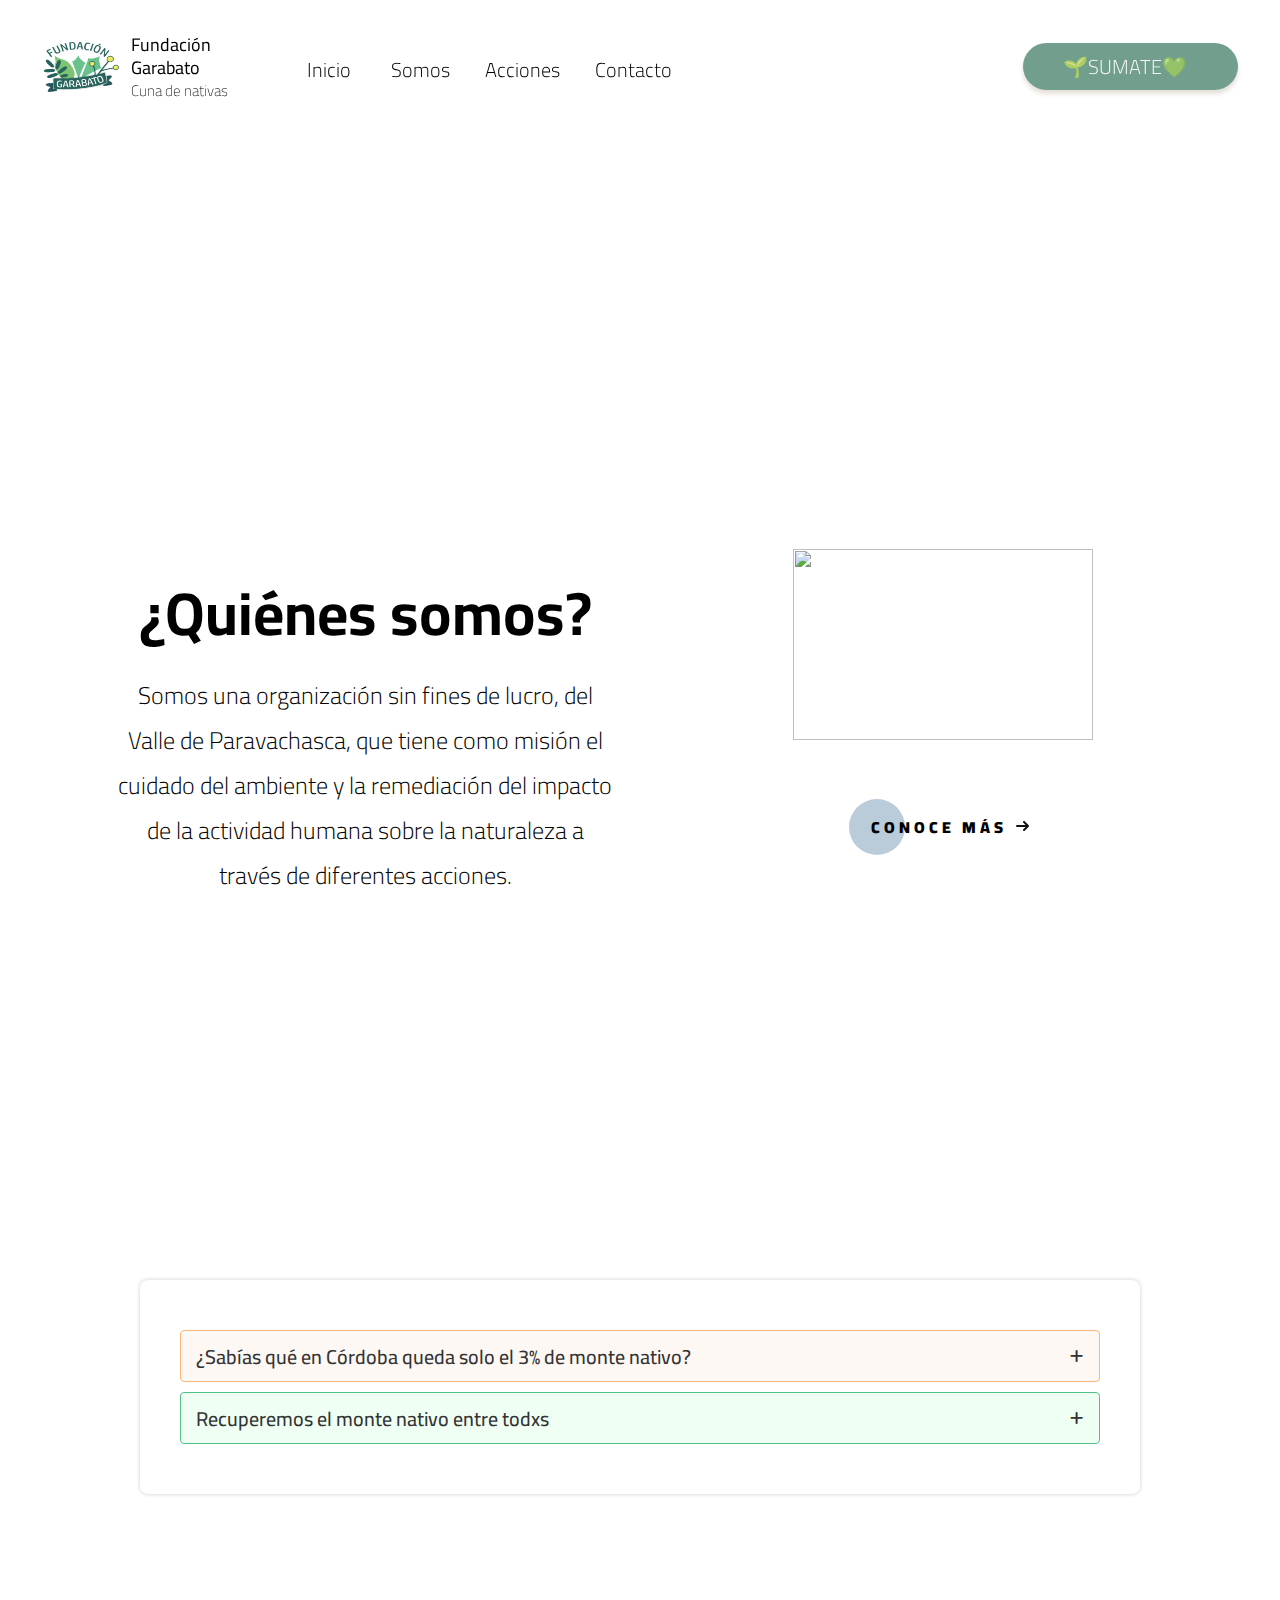
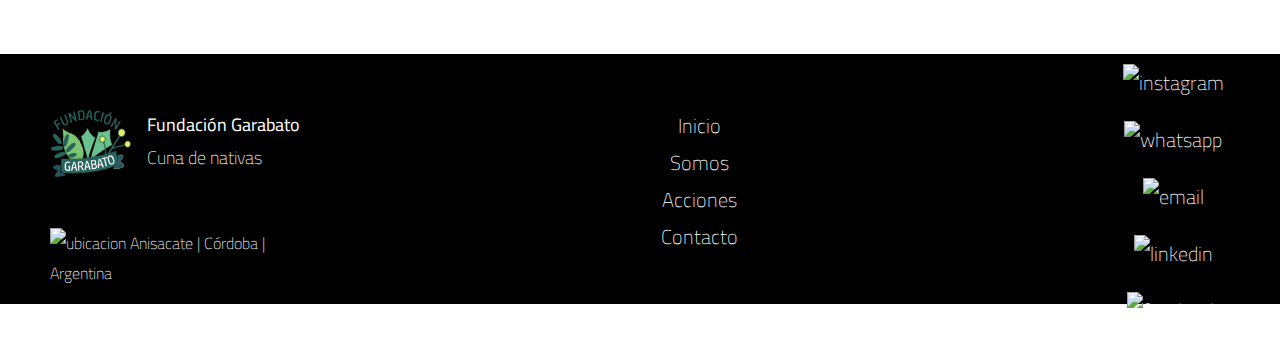
==== commit ee1659d8: "se agrega pagina contacto.html con estilos y se modifica en las demas paginas la parte del nav y foo" ====
--- a/index.html
+++ b/index.html
@@ -32,7 +32,7 @@
             <a href="index.html" class="text-wrapper-2">Inicio</a>
             <a href="somos.html" class="text-wrapper-3">Somos</a>
             <a href="acciones.html" class="text-wrapper-4">Acciones</a>
-            <a href="#contacto" class="text-wrapper-5">Contacto</a>
+            <a href="contacto.html" class="text-wrapper-5">Contacto</a>
             
         </nav>
         <div class="container">
@@ -176,7 +176,7 @@
                 <a href="index.html">Inicio</a>
                 <a href="somos.html">Somos</a>
                 <a href="acciones.html">Acciones</a>
-                <a href="#contacto">Contacto</a>
+                <a href="contacto.html">Contacto</a>
 
                 <a href="team_desarrolladoras.html" target="_blank">
                     Hecho con ❤ por DesarrolloFem
--- a/css/style.css
+++ b/css/style.css
@@ -55,7 +55,7 @@
     display: inline;
   }
 
-  
+
   .header {
     width: 100%;
     height: 130px;
@@ -70,7 +70,7 @@
     transition: 0.7s;
   }
 
-  .header .logo-y-empresa{
+  .header .logo-y-empresa {
     width: 450px;
     height: 90px;
     top: 19px;
@@ -211,10 +211,10 @@
 
 .el-planeta-tierra {
   position: absolute;
-  width: 70px;
+  width: 75px;
   height: 50px;
-  top: 23px;
-  left: 15px;
+  top: 22px;
+  left: 9px;
 }
 
 
@@ -424,7 +424,18 @@
   top: 130px;
   left: 65%;
   object-fit: cover;
-}
+  border-radius: 10px;
+  cursor: pointer;
+  transition: transform 0.3s ease;
+  -webkit-box-shadow: 0px 0px 82px -17px rgba(0, 0, 0, 0.75);
+  -moz-box-shadow: 0px 0px 82px -17px rgba(0, 0, 0, 0.75);
+  box-shadow: 0px 0px 82px -17px rgba(0, 0, 0, 0.75);
+}
+
+.somos .pagina-somos img:hover {
+  transform: scale(1.05);
+}
+
 
 /* INDEX ACORDEON */
 
@@ -440,7 +451,7 @@
   max-width: 1000px;
   width: 100%;
   background: #FFF;
-  margin:80px 15px;
+  margin: 80px 15px;
   padding: 40px;
   border-radius: 8px;
   box-shadow: 0 0 4px rgba(0, 0, 0, 0.2);
@@ -590,7 +601,7 @@
 
 #seccion-sumate img {
   width: 100%;
-  height: 100%;
+  height: 115%;
   object-fit: cover;
   transition: opacity 0.5s;
 }
@@ -742,6 +753,22 @@
 
 /* FIN ESTILOS SECCION SUMATE */
 
+/* INICIO ESTILOS SECCION DONÁ CON CRIPTO */
+
+#aviso-pagina-cripto{
+  width: 100%; 
+  height: 500px; 
+  font-size: 25px; 
+  font-weight: bold; 
+  color: #276150; 
+  display: flex;
+  justify-content: center;
+  align-items: center;
+  text-align: center;
+}
+
+/* FIN ESTILOS SECCION DONÁ CON CRIPTO */
+
 
 /* ESTILOS SECCION ACCIONES */
 
@@ -930,6 +957,51 @@
   font-size: 16px;
 }
 
+/* INICIO ESTILOS SECCIÓN CONTACTO */
+
+#txt_contacto{
+  width: 100%; 
+  height: auto;
+  display: flex;
+  justify-content: center;
+  align-items: center;
+  text-align: center;
+  flex-wrap: wrap;
+}
+
+#txt_contacto span{
+  margin: 150px 200px 0 200px;
+  font-size: 1.5rem; 
+  font-weight: bold; 
+  color: #276150; 
+}
+
+.links-contacto{
+margin: 50px 0;
+}
+
+.links-contacto a{
+  margin: 10px;
+  align-items: center;
+  color: #276150;
+  font-size: 1.4em;
+  font-weight: bold; 
+}
+
+.links-contacto a:hover{
+  color: black;
+  font-size: 1.6rem;
+}
+
+img[alt="img-contacto"]{
+ width: 60%;
+ height: 30%;
+ margin: 40px 0;
+ border-radius: 10px;
+}
+
+/* FIN ESTILOS SECCIÓN CONTACTO */
+
 
 /* INICIO ESTILOS FOOTER */
 
@@ -974,7 +1046,7 @@
 .logo-garabato-footer {
   margin-top: 10px;
   width: 80px;
-  height:67px;
+  height: 67px;
 }
 
 .titulo-fundacion-garabato-footer {
@@ -1111,7 +1183,7 @@
   color: #333;
 }
 
-header div button{
+header div button {
   display: none;
 }
 
@@ -1270,7 +1342,7 @@
     transform: perspective(600px) rotateY(0deg);
   }
 
-  }
+}
 
 @media screen and (max-width: 768px) {
 
@@ -1439,7 +1511,7 @@
   }
 
   /* FOOTER */
-  
+
   /* .ubicacion-footer a {
     font-size: 12px !important;
   }
@@ -1617,7 +1689,7 @@
   }
 
   /* SUMATE */
-  #seccion-sumate{
+  #seccion-sumate {
     margin-top: 10px;
   }
 
@@ -1727,7 +1799,7 @@
   }
 
   /* FOOTER */
-  .logo-y-empresa-footer{
+  .logo-y-empresa-footer {
     margin-bottom: 0;
   }
 
@@ -1735,9 +1807,9 @@
 
 /*768px*/
 
-@media screen and ( max-width: 768px ){
-  
-  header div button{
+@media screen and (max-width: 768px) {
+
+  header div button {
     display: inline;
     margin-left: 350px;
     margin-top: 10px;
@@ -1750,12 +1822,14 @@
     align-items: center;
     margin-top: 75px;
   }
-    header nav .nav-cosas a{
-       height: 45px;
-       font-size: large;
-       color: #000;
-    }
-  header div button{
+
+  header nav .nav-cosas a {
+    height: 45px;
+    font-size: large;
+    color: #000;
+  }
+
+  header div button {
     border: white;
     background-color: #fff;
   }
@@ -1777,7 +1851,7 @@
     -webkit-animation: pulse 1.9s infinite;
     opacity: 0.8;
     margin-top: 75px;
-   
+
     margin: auto;
     margin-bottom: 50px;
     margin-top: 50px;
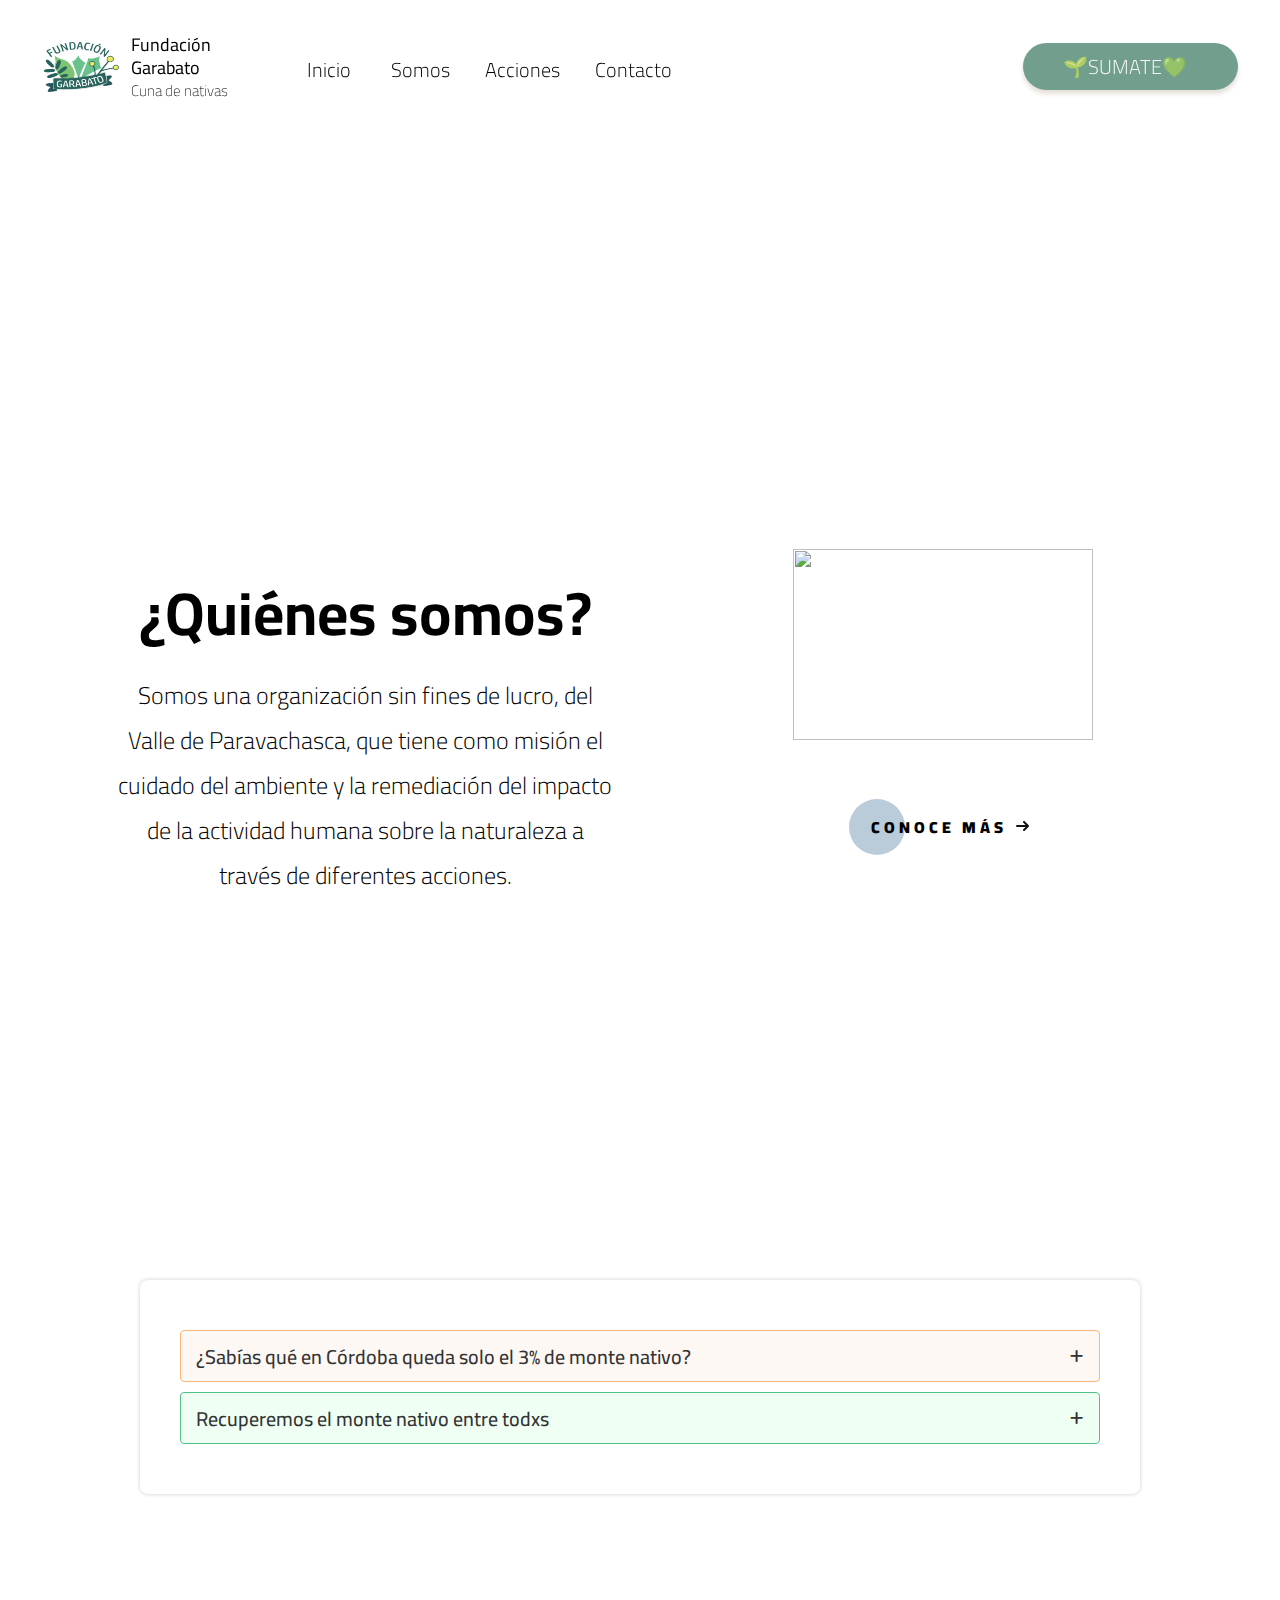
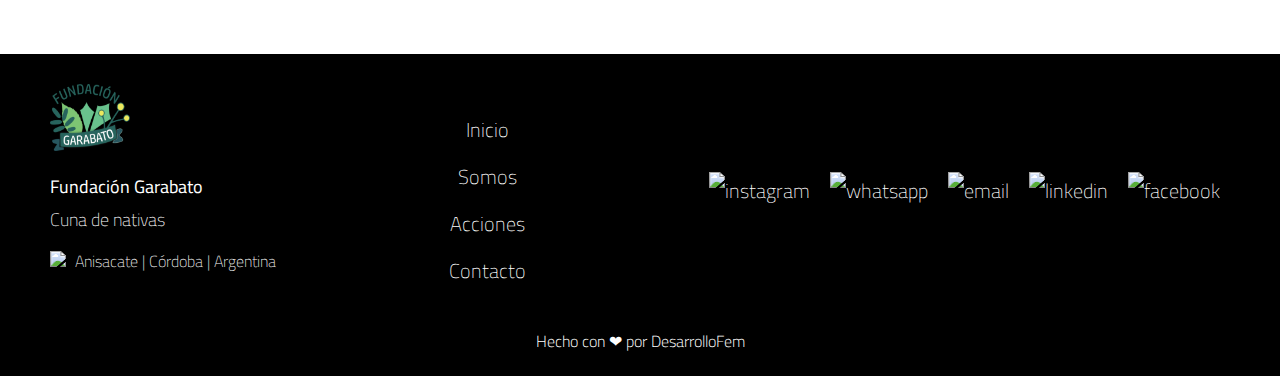
==== commit e97ad7ba: "se mejora responsive footer en html index y css" ====
--- a/index.html
+++ b/index.html
@@ -18,7 +18,9 @@
             <p class="fundacion-garabato">
                 <span class="text-wrapper">Fundación Garabato <br /></span> <span class="span">Cuna de nativas</span>
             </p>
-            <img class="el-planeta-tierra" src="logos/logo fundacion Garabato1.0.0.png" />
+            <a href="index.html">
+                <img class="el-planeta-tierra" src="logos/logo fundacion Garabato1.0.0.png" />
+            </a>
         </div>
         <div>
             <button onclick="desplegarMenu()" id="b-menu" type="button"><img id="menu" src="imgs/menu-b.png"
@@ -26,19 +28,19 @@
         </div>
         </div>
         <nav>
-            
-        <nav class="nav-cosas" id="nav-cosas">
-            
-            <a href="index.html" class="text-wrapper-2">Inicio</a>
-            <a href="somos.html" class="text-wrapper-3">Somos</a>
-            <a href="acciones.html" class="text-wrapper-4">Acciones</a>
-            <a href="contacto.html" class="text-wrapper-5">Contacto</a>
-            
-        </nav>
-        <div class="container">
-            <a href="sumate.html" class="overlap-group">🌱SUMATE💚</a>
-            
-        </div>
+
+            <nav class="nav-cosas" id="nav-cosas">
+
+                <a href="index.html" class="text-wrapper-2">Inicio</a>
+                <a href="somos.html" class="text-wrapper-3">Somos</a>
+                <a href="acciones.html" class="text-wrapper-4">Acciones</a>
+                <a href="contacto.html" class="text-wrapper-5">Contacto</a>
+
+            </nav>
+            <div class="container">
+                <a href="sumate.html" class="overlap-group">🌱SUMATE💚</a>
+
+            </div>
         </nav>
 
 
@@ -178,11 +180,6 @@
                 <a href="acciones.html">Acciones</a>
                 <a href="contacto.html">Contacto</a>
 
-                <a href="team_desarrolladoras.html" target="_blank">
-                    Hecho con ❤ por DesarrolloFem
-
-                </a>
-
             </div>
 
             <div id="contacto">
@@ -212,6 +209,9 @@
 
         </div>
 
+        <a id="hecho_con_amor" href="team_desarrolladoras.html" target="_blank">
+            Hecho con ❤ por DesarrolloFem
+        </a>
 
     </footer>
 
--- a/css/style.css
+++ b/css/style.css
@@ -656,7 +656,7 @@
 .overlay div {
   color: white;
   text-align: center;
-  margin: 10px;
+  margin: 5px;
 }
 
 
@@ -755,12 +755,12 @@
 
 /* INICIO ESTILOS SECCION DONÁ CON CRIPTO */
 
-#aviso-pagina-cripto{
-  width: 100%; 
-  height: 500px; 
-  font-size: 25px; 
-  font-weight: bold; 
-  color: #276150; 
+#aviso-pagina-cripto {
+  width: 100%;
+  height: 500px;
+  font-size: 25px;
+  font-weight: bold;
+  color: #276150;
   display: flex;
   justify-content: center;
   align-items: center;
@@ -959,8 +959,8 @@
 
 /* INICIO ESTILOS SECCIÓN CONTACTO */
 
-#txt_contacto{
-  width: 100%; 
+#txt_contacto {
+  width: 100%;
   height: auto;
   display: flex;
   justify-content: center;
@@ -969,53 +969,53 @@
   flex-wrap: wrap;
 }
 
-#txt_contacto span{
-  margin: 150px 200px 0 200px;
-  font-size: 1.5rem; 
-  font-weight: bold; 
-  color: #276150; 
-}
-
-.links-contacto{
-margin: 50px 0;
-}
-
-.links-contacto a{
+#txt_contacto span {
+  font-size: 1.5rem;
+  font-weight: bold;
+  color: #276150;
+}
+
+.links-contacto {
+  margin: 50px 0;
+}
+
+.links-contacto a {
   margin: 10px;
   align-items: center;
   color: #276150;
   font-size: 1.4em;
-  font-weight: bold; 
-}
-
-.links-contacto a:hover{
+  font-weight: bold;
+}
+
+.links-contacto a:hover {
   color: black;
   font-size: 1.6rem;
 }
 
-img[alt="img-contacto"]{
- width: 60%;
- height: 30%;
- margin: 40px 0;
- border-radius: 10px;
+img[alt="img-contacto"] {
+  width: 60%;
+  height: 30%;
+  margin: 40px 0;
+  border-radius: 10px;
 }
 
 /* FIN ESTILOS SECCIÓN CONTACTO */
 
 
 /* INICIO ESTILOS FOOTER */
-
 
 footer {
   width: 100%;
-  height: 250px;
   background-color: black;
+  padding: 20px 0;
 }
 
 .contenedor-footer {
   display: flex;
   justify-content: space-between;
   align-items: center;
+  flex-wrap: wrap;
+  padding: 0 50px;
 }
 
 .contenedor-footer a {
@@ -1028,19 +1028,9 @@
 
 .logo-y-empresa-footer {
   display: flex;
-  justify-content: center;
-  flex-wrap: wrap;
+  flex-direction: column;
+  align-items: flex-start;
   margin-bottom: 30px;
-  margin-left: 50px;
-  width: 250px;
-}
-
-.ubicacion-footer {
-  margin-top: 40px;
-}
-
-.ubicacion-footer a {
-  font-size: 16px !important;
 }
 
 .logo-garabato-footer {
@@ -1050,22 +1040,33 @@
 }
 
 .titulo-fundacion-garabato-footer {
-  margin: 8px 0 0 16px;
+  margin: 8px 0 0 0;
   font-family: "Cairo", Helvetica;
   font-weight: 400;
   color: #ffffff;
   font-size: 18px;
-
+  text-align: left;
+}
+
+.ubicacion-footer {
+  margin-top: 10px;
+  text-align: left;
+}
+
+.ubicacion-footer a {
+  font-size: 16px;
+  display: flex;
+  align-items: center;
 }
 
 .ubicacion-footer img[alt="ubicacion"] {
   width: 20px;
   height: 20px;
+  margin-right: 5px;
 }
 
 .ubicacion-footer a:hover {
   color: rgb(197, 223, 182);
-  font-size: 30px;
 }
 
 .enlaces-footer {
@@ -1075,35 +1076,40 @@
   margin-top: 20px;
 }
 
+.enlaces-footer a {
+  margin: 5px 0;
+}
+
 .enlaces-footer a:hover {
   color: #2fa338;
 }
 
-.enlaces-footer a:nth-child(5) {
-  font-size: 14px;
-  padding: 50px 0 0 0;
-}
-
-.enlaces-footer a:nth-child(5):hover {
+#hecho_con_amor{
+  display: flex;
+  flex-direction: column;
+  text-align: center;
+  margin-top: 20px;  
+  color: #FFF;
+  text-decoration: none;
+}
+
+#hecho_con_amor:hover {
   color: pink;
 }
 
 #contacto {
   display: flex;
-  align-items: center;
-  justify-content: center;
+  justify-content: flex-end;
   flex-wrap: wrap;
-  width: 150px;
-  margin-bottom: 1.5em;
-  margin-right: 2em;
+  margin: 20px 0;
+  width: auto;
 }
 
 #contacto img {
   width: 1.5em;
   height: 1.5em;
-  margin: 10px;
-}
-
+  margin: 0 10px;
+}
 
 /* FIN FOOTER */
 
@@ -1346,473 +1352,14 @@
 
 @media screen and (max-width: 768px) {
 
-  /* SECCION INDEX */
-
-  .quienes-somos {
-    width: 100%;
-    height: 500px;
-    top: 700px;
-  }
-
-  .quienes-somos .titulo,
-  .quienes-somos .text-quienes-somos {
-    text-align: center;
-    position: absolute;
-    left: 5%;
-    width: 90%;
-  }
-
-  .quienes-somos .titulo {
-    font-size: 50px;
-  }
-
-  .quienes-somos .text-quienes-somos {
-    font-size: 23px;
-  }
-
-  .quienes-somos .seccion img {
-    display: none;
-  }
-
-  .quienes-somos .seccion .cta {
-    display: inline-block;
-    top: 400px;
-    position: absolute;
-    left: -45%;
-  }
-
-  .accordion {
-    top: 600px;
-  }
-
-
-  /* SECCION SOMOS */
-  .somos .text-quienes-somos {
-    font-size: 20px;
-  }
-
-  .somos .pagina-somos img {
-    display: none;
-  }
-
-  .carrusel {
-    height: 500px;
-    width: 100px;
-  }
-
-  .carrusel .container-somos {
-    width: 70%;
-    height: 500px;
-    top: 1000px;
-    left: 50%;
-  }
-
-  .carrusel .container-somos img {
-    height: 300px;
-  }
-
-  /* Estilos específicos para dispositivos móviles  seccion sumate */
-
-  .card-seccion-sumate {
-    position: relative;
-    width: 350px;
-    /* height: 600px; */
-    overflow: hidden;
-    border-radius: 16px;
-    margin: 20px;
-  }
-
-  .card-seccion-sumate .card-front {
-    position: relative;
-    width: 100%;
-    height: 100%;
-  }
-
-  .card-seccion-sumate img {
-    width: 100%;
-    height: 100%;
-    object-fit: cover;
-    opacity: 1;
-    transition: opacity 0.5s;
-  }
-
-  .card-seccion-sumate .overlay {
-    position: absolute;
-    top: 0;
-    left: 0;
-    width: 100%;
-    height: 100%;
-    background: rgb(32 79 36 / 50%);
-    display: flex;
-    flex-direction: column;
-    justify-content: center;
-    align-items: center;
-    opacity: 0;
-    transition: opacity 0.5s;
-  }
-
-  .card-seccion-sumate:hover .overlay {
-    opacity: 1;
-  }
-
-  .card-seccion-sumate .overlay h1,
-  .card-seccion-sumate .overlay p,
-  .card-seccion-sumate .overlay div {
-    color: white;
-    text-align: center;
-    margin: 10px;
-  }
-
-  .card-seccion-sumate .pie-de-pagina {
-    position: absolute;
-    bottom: 0;
-    left: 0;
-    width: 100%;
-    background-color: rgba(76, 175, 80, 0.7);
-    color: #fff;
-    padding: 10px;
-    text-align: center;
-    z-index: 2;
-    opacity: 1;
-    transition: opacity 0.5s;
-  }
-
-  .card-seccion-sumate:hover .pie-de-pagina {
-    opacity: 0;
-  }
-
-  .card-seccion-sumate:active img {
-    opacity: 0;
-  }
-
-  p#info-formas-de-pago {
-    margin-bottom: 50px;
-  }
-
-  /* SECCION DONAR OTRO MONTO */
-
-  img[alt="qr-credicoop"] {
-    display: none;
-  }
-
-  #qrMercadoPago1 {
-    display: block;
-  }
-
-  #qrMercadoPago2 {
-    display: none;
-    width: 200px !important;
-    height: 200px !important;
-  }
-
-  #figure-credicoop,
-  #figure-mercado-pago {
-    height: 400px;
-  }
-
-  /* FOOTER */
-
-  /* .ubicacion-footer a {
-    font-size: 12px !important;
-  }
-
-  .enlaces-footer a:nth-child(5) {
-    font-size: 10px;
-    padding: 50px 0 0 0;
-  } */
-
-}
-
-@media screen and (max-width: 640px) {
-
-  /*INDEX*/
-  .quienes-somos {
-    width: 100%;
-    height: 500px;
-    top: 800px;
-  }
-
-  .quienes-somos .titulo,
-  .quienes-somos .text-quienes-somos {
-    text-align: center;
-    position: absolute;
-    left: 5%;
-
-  }
-
-  .quienes-somos .titulo {
-    font-size: 40px;
-    width: 90%;
-    top: -45%;
-  }
-
-  .quienes-somos .text-quienes-somos {
-    font-size: 20px;
-    width: 90%;
-    top: 25%;
-  }
-
-  .quienes-somos .seccion img {
-    display: none;
-  }
-
-  .quienes-somos .seccion .cta {
-    display: inline-block;
-    top: 300px;
-    position: absolute;
-    left: -40%;
-  }
-
-  /*SOMOS*/
-
-  .carrusel {
-    height: 500px;
-    width: 100px;
-  }
-
-  .carrusel .container-somos {
-    width: 80%;
-    height: 90%;
-    top: 1200px;
-    left: 50%;
-  }
-
-  .carrusel .container-somos img {
-    height: 200px;
-  }
-
-  .somos .text-quienes-somos {
-    font-size: 18px;
-    top: 80px;
-  }
-
-  .somos .pagina-somos img {
-    display: none;
-  }
-
-}
-
-@media screen and (max-width: 596px) {
-  .contenedor-footer a {
-    font-size: 16px;
-  }
-
-  /* #contacto {
-    width: 153px
-  }
-
-  #contacto img {
-    width: 20px;
-    height: 20px;
-  } */
-
-  .logo-y-empresa-footer {
-    margin-left: 0;
-  }
-
-  .titulo-fundacion-garabato-footer {
-    font-size: 12px;
-  }
-
-  .logo-garabato-footer {
-    width: 50px;
-    height: 50px;
-  }
-}
-
-@media screen and (max-width: 425px) {
-
-  /*INDEX*/
-
-  .quienes-somos {
-    width: 100%;
-    height: 530px;
-    top: 700px;
-  }
-
-  .quienes-somos .titulo,
-  .quienes-somos .text-quienes-somos {
-    text-align: center;
-    position: absolute;
-    left: 5%;
-
-  }
-
-  .quienes-somos .titulo {
-    font-size: 40px;
-    width: 90%;
-    top: -45%;
-  }
-
-  .quienes-somos .text-quienes-somos {
-    font-size: 20px;
-    width: 90%;
-    top: 20%;
-  }
-
-  .quienes-somos .seccion img {
-    display: none;
-  }
-
-  .quienes-somos .seccion .cta {
-    display: inline-block;
-    top: 400px;
-    position: absolute;
-    left: -40%;
-  }
-
-  /*SOMOS*/
-
-  .carrusel {
-    height: 500px;
-    width: 100px;
-  }
-
-  .carrusel .container-somos {
-    width: 80%;
-    height: 90%;
-    top: 1100px;
-    left: 50%;
-  }
-
-  .carrusel .container-somos img {
-    height: 200px;
-  }
-
-  .somos .text-quienes-somos {
-    font-size: 16px;
-    top: 80px;
-  }
-
-  .somos .pagina-somos img {
-    display: none;
-  }
-
-  /* SUMATE */
-  #seccion-sumate {
-    margin-top: 10px;
-  }
-
-  /* FOOTER */
-
-  .logo-y-empresa-footer {
-    margin-left: 0px;
-  }
-
-  .logo-garabato-footer {
-    width: 50px;
-    height: 50px;
-  }
-
-  .enlaces-footer {
-    margin-top: 40px;
-  }
-
-  .titulo-fundacion-garabato-footer {
-    font-size: 14px;
-  }
-
-  .contenedor-footer a {
-    font-size: 16px;
-  }
-
-  .redes-footer {
-    width: 300px;
-    margin-right: 0px;
-  }
-
-  #contacto {
-    width: 170px;
-  }
-
-  #contacto a:nth-child(4) {
-    margin-left: 0px;
-  }
-
-  #contacto img {
-    width: 20px;
-    height: 20px;
-    margin: 10px;
-  }
-}
-
-@media screen and (max-width: 320px) {
-
-  /* CARRUSEL SOMOS */
-  .carrusel .container-somos {
-    top: 765px;
-  }
-
-  .quienes-somos {
-    width: 100%;
-    height: 500px;
-    top: 800px;
-  }
-
-  .quienes-somos .titulo,
-  .quienes-somos .text-quienes-somos {
-    text-align: center;
-    position: absolute;
-    left: 5%;
-
-  }
-
-  .quienes-somos .titulo {
-    font-size: 25px;
-    width: 90%;
-    top: -45%;
-  }
-
-  .quienes-somos .text-quienes-somos {
-    font-size: 15px;
-    width: 90%;
-    top: 25%;
-  }
-
-  .quienes-somos .seccion img {
-    display: none;
-  }
-
-  .quienes-somos .seccion .cta {
-
-    display: inline-block;
-    top: 350px;
-    position: absolute;
-    left: -30%;
-    font-size: 10px;
-  }
-
-
-  .cta span {
-    position: relative;
-    font-size: 14px;
-    line-height: 15px;
-    font-weight: 900;
-    letter-spacing: 0.25em;
-    text-transform: uppercase;
-    vertical-align: middle;
-    top: 0px;
-  }
-
-  .cta svg {
-    top: 2px;
-  }
-
-  /* FOOTER */
-  .logo-y-empresa-footer {
-    margin-bottom: 0;
-  }
-
-}
-
-/*768px*/
-
-@media screen and (max-width: 768px) {
+  /* RESPOSIVE HAMBURGESA */
 
   header div button {
     display: inline;
-    margin-left: 350px;
+    margin-left: 620px;
     margin-top: 10px;
+    border: white;
+    background-color: #fff;
   }
 
   header nav .nav-cosas {
@@ -1827,11 +1374,6 @@
     height: 45px;
     font-size: large;
     color: #000;
-  }
-
-  header div button {
-    border: white;
-    background-color: #fff;
   }
 
   .header .container .overlap-group {
@@ -1851,9 +1393,530 @@
     -webkit-animation: pulse 1.9s infinite;
     opacity: 0.8;
     margin-top: 75px;
-
     margin: auto;
     margin-bottom: 50px;
     margin-top: 50px;
   }
+
+  /* SECCION INDEX */
+
+  .quienes-somos {
+    width: 100%;
+    height: 500px;
+    top: 700px;
+  }
+
+  .quienes-somos .titulo,
+  .quienes-somos .text-quienes-somos {
+    text-align: center;
+    position: absolute;
+    left: 5%;
+    width: 90%;
+  }
+
+  .quienes-somos .titulo {
+    font-size: 50px;
+  }
+
+  .quienes-somos .text-quienes-somos {
+    font-size: 23px;
+  }
+
+  .quienes-somos .seccion img {
+    display: none;
+  }
+
+  .quienes-somos .seccion .cta {
+    display: inline-block;
+    top: 400px;
+    position: absolute;
+    left: -45%;
+  }
+
+  .accordion {
+    top: 600px;
+  }
+
+
+  /* SECCION SOMOS */
+  .somos .text-quienes-somos {
+    font-size: 20px;
+  }
+
+  .somos .pagina-somos img {
+    display: none;
+  }
+
+  .carrusel {
+    height: 500px;
+    width: 100px;
+  }
+
+  .carrusel .container-somos {
+    width: 70%;
+    height: 500px;
+    top: 1000px;
+    left: 50%;
+  }
+
+  .carrusel .container-somos img {
+    height: 300px;
+  }
+
+  /* Estilos específicos para dispositivos móviles  seccion sumate */
+
+  .card-seccion-sumate {
+    position: relative;
+    width: 350px;
+    /* height: 600px; */
+    overflow: hidden;
+    border-radius: 16px;
+    margin: 20px;
+  }
+
+  .card-seccion-sumate .card-front {
+    position: relative;
+    width: 100%;
+    height: 100%;
+  }
+
+  .card-seccion-sumate img {
+    width: 100%;
+    height: 100%;
+    object-fit: cover;
+    opacity: 1;
+    transition: opacity 0.5s;
+  }
+
+  .card-seccion-sumate .overlay {
+    position: absolute;
+    top: 0;
+    left: 0;
+    width: 100%;
+    height: 100%;
+    background: rgb(32 79 36 / 50%);
+    display: flex;
+    flex-direction: column;
+    justify-content: center;
+    align-items: center;
+    opacity: 0;
+    transition: opacity 0.5s;
+  }
+
+  .card-seccion-sumate:hover .overlay {
+    opacity: 1;
+  }
+
+  .card-seccion-sumate .overlay h1,
+  .card-seccion-sumate .overlay p,
+  .card-seccion-sumate .overlay div {
+    color: white;
+    text-align: center;
+    margin: 5px;
+  }
+
+  .card-seccion-sumate .pie-de-pagina {
+    position: absolute;
+    bottom: 0;
+    left: 0;
+    width: 100%;
+    background-color: rgba(76, 175, 80, 0.7);
+    color: #fff;
+    padding: 10px;
+    text-align: center;
+    z-index: 2;
+    opacity: 1;
+    transition: opacity 0.5s;
+  }
+
+  .card-seccion-sumate:hover .pie-de-pagina {
+    opacity: 0;
+  }
+
+  .card-seccion-sumate:active img {
+    opacity: 0;
+  }
+
+  /* p#info-formas-de-pago {
+    margin-bottom: 50px;
+  } */
+
+  /* SECCION DONAR OTRO MONTO */
+
+  img[alt="qr-credicoop"] {
+    display: none;
+  }
+
+  #qrMercadoPago1 {
+    display: block;
+  }
+
+  #qrMercadoPago2 {
+    display: none;
+    width: 200px !important;
+    height: 200px !important;
+  }
+
+  #figure-credicoop,
+  #figure-mercado-pago {
+    height: 400px;
+  }
+
+  /* FOOTER */
+  .contenedor-footer {
+    flex-direction: column;
+    align-items: center;
+  }
+
+  .logo-y-empresa-footer {
+    align-items: center;
+    text-align: center;
+  }
+
+  .titulo-fundacion-garabato-footer {
+    text-align: center;
+  }
+
+  .ubicacion-footer {
+    text-align: center;
+  }
+
+  .enlaces-footer {
+    text-align: center;
+  }
+
+  #contacto {
+    justify-content: center;
+  }
+
+  /* .ubicacion-footer a {
+    font-size: 12px !important;
+  }
+
+  .enlaces-footer a:nth-child(5) {
+    font-size: 10px;
+    padding: 50px 0 0 0;
+  } */
+
+}
+
+@media screen and (max-width: 640px) {
+
+  /* RESPOSIVE HAMBURGUESA */
+  header div button {
+    margin-left: 500px;
+  }
+
+  /*INDEX*/
+  .quienes-somos {
+    width: 100%;
+    height: 500px;
+    top: 800px;
+  }
+
+  .quienes-somos .titulo,
+  .quienes-somos .text-quienes-somos {
+    text-align: center;
+    position: absolute;
+    left: 5%;
+
+  }
+
+  .quienes-somos .titulo {
+    font-size: 40px;
+    width: 90%;
+    top: -45%;
+  }
+
+  .quienes-somos .text-quienes-somos {
+    font-size: 20px;
+    width: 90%;
+    top: 25%;
+  }
+
+  .quienes-somos .seccion img {
+    display: none;
+  }
+
+  .quienes-somos .seccion .cta {
+    display: inline-block;
+    top: 300px;
+    position: absolute;
+    left: -40%;
+  }
+
+  /*SOMOS*/
+
+  .carrusel {
+    height: 500px;
+    width: 100px;
+  }
+
+  .carrusel .container-somos {
+    width: 80%;
+    height: 90%;
+    top: 1200px;
+    left: 50%;
+  }
+
+  .carrusel .container-somos img {
+    height: 200px;
+  }
+
+  .somos .text-quienes-somos {
+    font-size: 18px;
+    top: 80px;
+  }
+
+  .somos .pagina-somos img {
+    display: none;
+  }
+
+  header div button {
+    margin-left: 500px;
+  }
+
+  /* CONTACTO */
+  #txt_contacto{
+    display: block;
+  }
+  #txt_contacto span {
+    font-size: 1rem;
+    margin: 0 10px 0 10px;
+  }
+
+  .links-contacto a{
+    font-size: 1rem;
+  }
+
+  img[alt="img-contacto"]{
+    margin: 0 0 20px 0;
+  }
+
+}
+
+@media screen and (max-width: 596px) {
+  /* RESPOSIVE HAMBURGUESA */
+  header div button {
+    margin-left: 400px;
+  }
+  .contenedor-footer a {
+    font-size: 16px;
+  }
+
+  /* #contacto {
+    width: 153px
+  }
+
+  #contacto img {
+    width: 20px;
+    height: 20px;
+  } */
+
+  .logo-y-empresa-footer {
+    margin-left: 0;
+  }
+
+  .titulo-fundacion-garabato-footer {
+    font-size: 12px;
+  }
+
+  .logo-garabato-footer {
+    width: 50px;
+    height: 50px;
+  }
+}
+
+@media screen and (max-width: 425px) {
+
+  /* RESPOSIVE HAMBURGUESA */
+  header div button {
+    margin-left: 350px;
+  }
+
+  /*INDEX*/
+
+  .quienes-somos {
+    width: 100%;
+    height: 530px;
+    top: 700px;
+  }
+
+  .quienes-somos .titulo,
+  .quienes-somos .text-quienes-somos {
+    text-align: center;
+    position: absolute;
+    left: 5%;
+
+  }
+
+  .quienes-somos .titulo {
+    font-size: 40px;
+    width: 90%;
+    top: -45%;
+  }
+
+  .quienes-somos .text-quienes-somos {
+    font-size: 20px;
+    width: 90%;
+    top: 20%;
+  }
+
+  .quienes-somos .seccion img {
+    display: none;
+  }
+
+  .quienes-somos .seccion .cta {
+    display: inline-block;
+    top: 400px;
+    position: absolute;
+    left: -40%;
+  }
+
+  /*SOMOS*/
+
+  .carrusel {
+    height: 500px;
+    width: 100px;
+  }
+
+  .carrusel .container-somos {
+    width: 80%;
+    height: 90%;
+    top: 1100px;
+    left: 50%;
+  }
+
+  .carrusel .container-somos img {
+    height: 200px;
+  }
+
+  .somos .text-quienes-somos {
+    font-size: 16px;
+    top: 80px;
+  }
+
+  .somos .pagina-somos img {
+    display: none;
+  }
+
+  /* SUMATE */
+  #seccion-sumate {
+    margin-top: 10px;
+  }
+
+  /* FOOTER */
+
+  .logo-y-empresa-footer {
+    margin-left: 0px;
+  }
+
+  .logo-garabato-footer {
+    width: 50px;
+    height: 50px;
+  }
+
+  .enlaces-footer {
+    margin-top: 40px;
+  }
+
+  .titulo-fundacion-garabato-footer {
+    font-size: 14px;
+  }
+
+  .contenedor-footer a {
+    font-size: 16px;
+  }
+
+  .redes-footer {
+    width: 300px;
+    margin-right: 0px;
+  }
+
+  #contacto {
+    width: 170px;
+  }
+
+  #contacto a:nth-child(4) {
+    margin-left: 0px;
+  }
+
+  #contacto img {
+    width: 20px;
+    height: 20px;
+    margin: 10px;
+  }
+}
+
+@media screen and (max-width: 320px) {
+  /* RESPOSIVE HAMBURGUESA */
+  header div button {
+    margin-left: 280px;
+  }
+
+  /* CARRUSEL SOMOS */
+  .carrusel .container-somos {
+    top: 765px;
+  }
+
+  .quienes-somos {
+    width: 100%;
+    height: 500px;
+    top: 800px;
+  }
+
+  .quienes-somos .titulo,
+  .quienes-somos .text-quienes-somos {
+    text-align: center;
+    position: absolute;
+    left: 5%;
+
+  }
+
+  .quienes-somos .titulo {
+    font-size: 25px;
+    width: 90%;
+    top: -45%;
+  }
+
+  .quienes-somos .text-quienes-somos {
+    font-size: 15px;
+    width: 90%;
+    top: 25%;
+  }
+
+  .quienes-somos .seccion img {
+    display: none;
+  }
+
+  .quienes-somos .seccion .cta {
+
+    display: inline-block;
+    top: 350px;
+    position: absolute;
+    left: -30%;
+    font-size: 10px;
+  }
+
+
+  .cta span {
+    position: relative;
+    font-size: 14px;
+    line-height: 15px;
+    font-weight: 900;
+    letter-spacing: 0.25em;
+    text-transform: uppercase;
+    vertical-align: middle;
+    top: 0px;
+  }
+
+  .cta svg {
+    top: 2px;
+  }
+
+  /* FOOTER */
+  .logo-y-empresa-footer {
+    margin-bottom: 0;
+  }
+
 }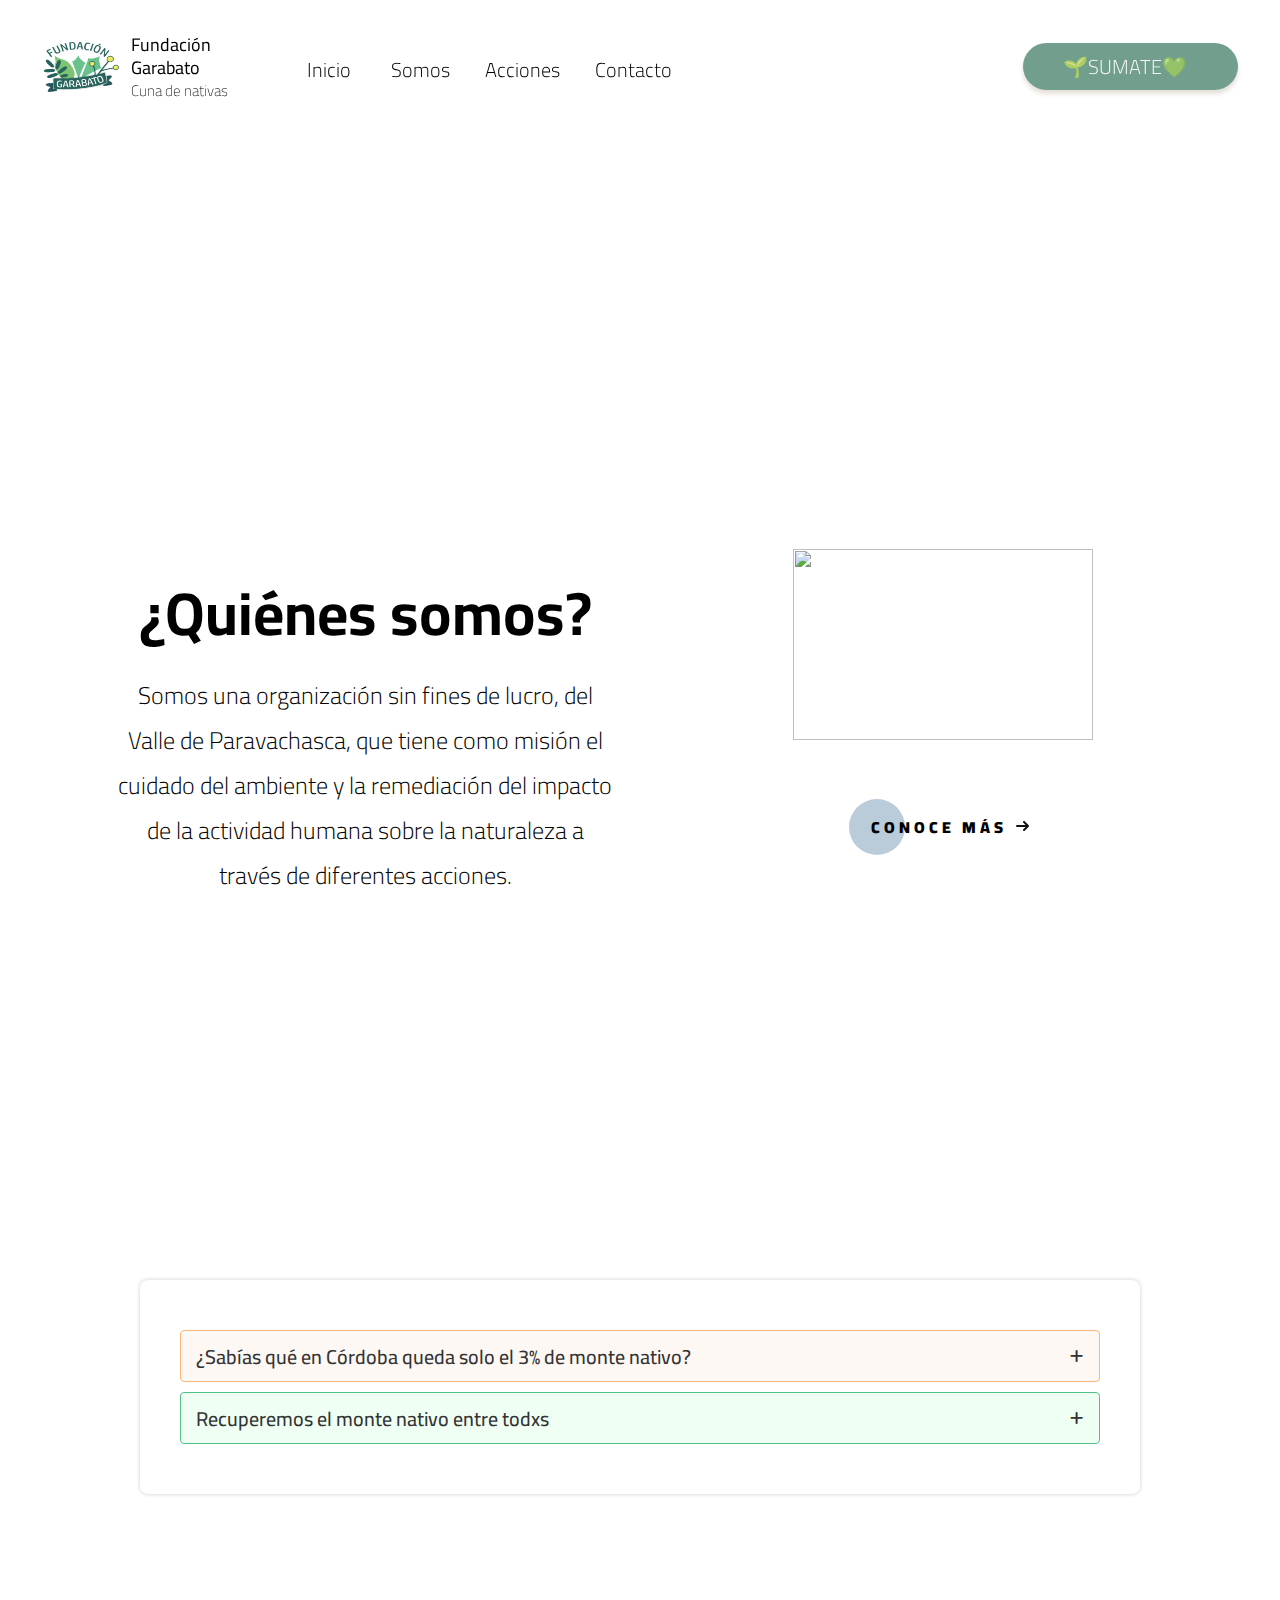
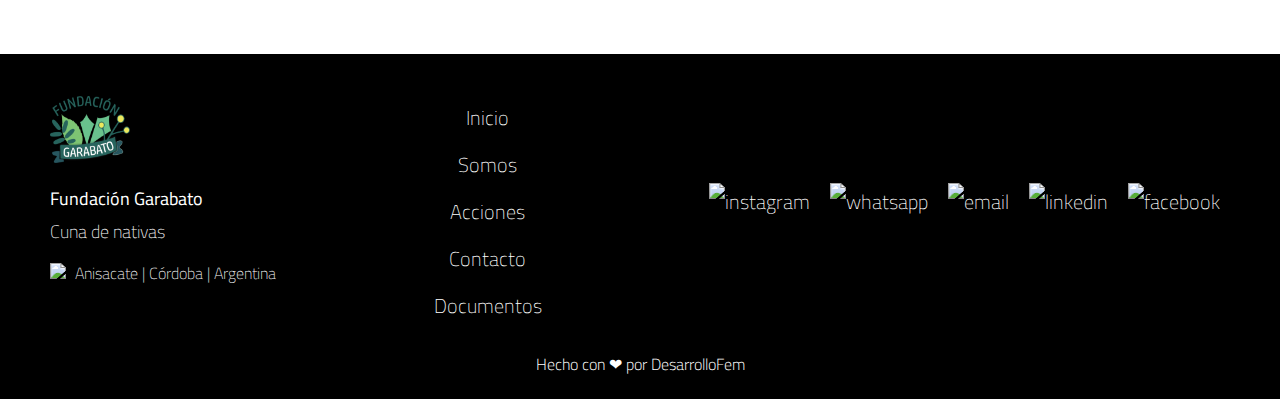
==== commit cd8a108f: "se agrega carpeta DESCARGABLES con archivo pdf, se agrega  página HTML de descargables, se agregae" ====
--- a/index.html
+++ b/index.html
@@ -179,6 +179,7 @@
                 <a href="somos.html">Somos</a>
                 <a href="acciones.html">Acciones</a>
                 <a href="contacto.html">Contacto</a>
+                <a href="documentos.html">Documentos</a>
 
             </div>
 
--- a/css/style.css
+++ b/css/style.css
@@ -387,8 +387,113 @@
   transform: scale(0.96);
 }
 
-
-/*QUIENES SOMOS*/
+/* INDEX ACORDEON */
+
+#info-monte-nativo {
+  display: flex;
+  justify-content: space-evenly;
+  align-items: center;
+  margin: 300px 0 80px 0;
+}
+
+.accordion {
+  top: 10px;
+  max-width: 1000px;
+  width: 100%;
+  background: #FFF;
+  margin: 80px 15px;
+  padding: 40px;
+  border-radius: 8px;
+  box-shadow: 0 0 4px rgba(0, 0, 0, 0.2);
+}
+
+.accordion .accordion-content {
+  margin: 10px 0;
+  border-radius: 4px;
+  background: #fdf8f4;
+  border: 1px solid #ffb777;
+  overflow: hidden;
+}
+
+.accordion-content:nth-child(2) {
+  background-color: #f0fff4;
+  border-color: #54c486;
+}
+
+.accordion-content.open {
+  padding-bottom: 10px;
+}
+
+.accordion-content header {
+  display: flex;
+  min-height: 50px;
+  padding: 0 15px;
+  cursor: pointer;
+  align-items: center;
+  justify-content: space-between;
+  transition: all 0.2s linear;
+}
+
+.accordion-content.open header {
+  min-height: 35px;
+}
+
+.accordion-content header .title {
+  font-size: 20px;
+  font-weight: 500;
+  color: #333;
+  font-family: 'Cairo';
+}
+
+.accordion-content header i {
+  font-size: 15px;
+  color: #333;
+}
+
+.accordion-content header i img {
+  height: 20px;
+  width: auto;
+  align-items: center;
+}
+
+.accordion-content .description {
+  height: 0;
+  font-size: 15px;
+  color: #333;
+  font-weight: 400;
+  padding: 0 15px;
+  transition: all 0.2s linear;
+  font-family: 'Cairo';
+}
+
+.accordion-content .description .boton-sumate {
+  position: relative;
+  width: 150px;
+  height: 40px;
+  top: 40px;
+  left: 40%;
+  display: flex;
+  padding: 2px 35px;
+  background-color: #4E8771;
+  color: whitesmoke;
+  border-radius: 5px;
+  box-shadow: 0px 4px 4px #7a624540;
+  font-size: 20px;
+  letter-spacing: 0;
+  line-height: normal;
+}
+
+.accordion-content .description .boton-sumate:hover {
+  background-color: #74bba0;
+  color: #000;
+  cursor: pointer;
+  box-shadow: 2px 2px 2px #334139d8;
+  outline-offset: 80px;
+  text-shadow: 1px 1px 6px #fcfcfcd5;
+}
+
+/* INICIO SECCION SOMOS */
+
 .somos {
   width: 100%;
   height: 700px;
@@ -436,113 +541,7 @@
   transform: scale(1.05);
 }
 
-
-/* INDEX ACORDEON */
-
-#info-monte-nativo {
-  display: flex;
-  justify-content: space-evenly;
-  align-items: center;
-  margin: 300px 0 80px 0;
-}
-
-.accordion {
-  top: 10px;
-  max-width: 1000px;
-  width: 100%;
-  background: #FFF;
-  margin: 80px 15px;
-  padding: 40px;
-  border-radius: 8px;
-  box-shadow: 0 0 4px rgba(0, 0, 0, 0.2);
-}
-
-.accordion .accordion-content {
-  margin: 10px 0;
-  border-radius: 4px;
-  background: #fdf8f4;
-  border: 1px solid #ffb777;
-  overflow: hidden;
-}
-
-.accordion-content:nth-child(2) {
-  background-color: #f0fff4;
-  border-color: #54c486;
-}
-
-.accordion-content.open {
-  padding-bottom: 10px;
-}
-
-.accordion-content header {
-  display: flex;
-  min-height: 50px;
-  padding: 0 15px;
-  cursor: pointer;
-  align-items: center;
-  justify-content: space-between;
-  transition: all 0.2s linear;
-}
-
-.accordion-content.open header {
-  min-height: 35px;
-}
-
-.accordion-content header .title {
-  font-size: 20px;
-  font-weight: 500;
-  color: #333;
-  font-family: 'Cairo';
-}
-
-.accordion-content header i {
-  font-size: 15px;
-  color: #333;
-}
-
-.accordion-content header i img {
-  height: 20px;
-  width: auto;
-  align-items: center;
-}
-
-.accordion-content .description {
-  height: 0;
-  font-size: 15px;
-  color: #333;
-  font-weight: 400;
-  padding: 0 15px;
-  transition: all 0.2s linear;
-  font-family: 'Cairo';
-}
-
-.accordion-content .description .boton-sumate {
-  position: relative;
-  width: 150px;
-  height: 40px;
-  top: 40px;
-  left: 40%;
-  display: flex;
-  padding: 2px 35px;
-  background-color: #4E8771;
-  color: whitesmoke;
-  border-radius: 5px;
-  box-shadow: 0px 4px 4px #7a624540;
-  font-size: 20px;
-  letter-spacing: 0;
-  line-height: normal;
-}
-
-.accordion-content .description .boton-sumate:hover {
-  background-color: #74bba0;
-  color: #000;
-  cursor: pointer;
-  box-shadow: 2px 2px 2px #334139d8;
-  outline-offset: 80px;
-  text-shadow: 1px 1px 6px #fcfcfcd5;
-}
-
-/*Carrusel*/
+/* ESTILOS CARRUSEL */
 .carrusel {
   display: flex;
   justify-content: space-evenly;
@@ -567,6 +566,8 @@
   object-fit: cover;
   cursor: pointer;
 }
+
+/* FIN SECCION SOMOS */
 
 
 /* ESTILOS SECCION SUMATE */
@@ -769,6 +770,37 @@
 
 /* FIN ESTILOS SECCION DONÁ CON CRIPTO */
 
+/* INICIO ESTILOS SECCION DESCARGABLES */
+
+#titulo-descargable {
+  margin-top: 150px;
+  font-size: 1.5em;
+  font-weight: bold;
+  color: #276150;
+  display: flex;
+  justify-content: center;
+  align-items: center;
+  text-align: center
+}
+
+.seccion-titulo-descargables {
+  width: 100%;
+  height: 300px;
+  font-size: 1.5em;
+  font-weight: bold;
+  color: #276150;
+  display: flex;
+  justify-content: center;
+  align-items: center;
+  text-align: center;
+}
+
+.seccion-titulo-descargables ul li a {
+  background-color: #276150 !important;
+  color: #ffff !important;
+}
+
+/* FIN ESTILOS SECCION DESCARGABLES */
 
 /* ESTILOS SECCION ACCIONES */
 
@@ -1084,11 +1116,11 @@
   color: #2fa338;
 }
 
-#hecho_con_amor{
+#hecho_con_amor {
   display: flex;
   flex-direction: column;
   text-align: center;
-  margin-top: 20px;  
+  margin-top: 20px;
   color: #FFF;
   text-decoration: none;
 }
@@ -1537,9 +1569,6 @@
     opacity: 0;
   }
 
-  /* p#info-formas-de-pago {
-    margin-bottom: 50px;
-  } */
 
   /* SECCION DONAR OTRO MONTO */
 
@@ -1588,15 +1617,6 @@
   #contacto {
     justify-content: center;
   }
-
-  /* .ubicacion-footer a {
-    font-size: 12px !important;
-  }
-
-  .enlaces-footer a:nth-child(5) {
-    font-size: 10px;
-    padding: 50px 0 0 0;
-  } */
 
 }
 
@@ -1677,55 +1697,25 @@
   }
 
   /* CONTACTO */
-  #txt_contacto{
+  #txt_contacto {
     display: block;
   }
+
   #txt_contacto span {
     font-size: 1rem;
     margin: 0 10px 0 10px;
   }
 
-  .links-contacto a{
+  .links-contacto a {
     font-size: 1rem;
   }
 
-  img[alt="img-contacto"]{
+  img[alt="img-contacto"] {
     margin: 0 0 20px 0;
   }
 
 }
 
-@media screen and (max-width: 596px) {
-  /* RESPOSIVE HAMBURGUESA */
-  header div button {
-    margin-left: 400px;
-  }
-  .contenedor-footer a {
-    font-size: 16px;
-  }
-
-  /* #contacto {
-    width: 153px
-  }
-
-  #contacto img {
-    width: 20px;
-    height: 20px;
-  } */
-
-  .logo-y-empresa-footer {
-    margin-left: 0;
-  }
-
-  .titulo-fundacion-garabato-footer {
-    font-size: 12px;
-  }
-
-  .logo-garabato-footer {
-    width: 50px;
-    height: 50px;
-  }
-}
 
 @media screen and (max-width: 425px) {
 
@@ -1805,50 +1795,11 @@
     margin-top: 10px;
   }
 
-  /* FOOTER */
-
-  .logo-y-empresa-footer {
-    margin-left: 0px;
-  }
-
-  .logo-garabato-footer {
-    width: 50px;
-    height: 50px;
-  }
-
-  .enlaces-footer {
-    margin-top: 40px;
-  }
-
-  .titulo-fundacion-garabato-footer {
-    font-size: 14px;
-  }
-
-  .contenedor-footer a {
-    font-size: 16px;
-  }
-
-  .redes-footer {
-    width: 300px;
-    margin-right: 0px;
-  }
-
-  #contacto {
-    width: 170px;
-  }
-
-  #contacto a:nth-child(4) {
-    margin-left: 0px;
-  }
-
-  #contacto img {
-    width: 20px;
-    height: 20px;
-    margin: 10px;
-  }
+
 }
 
 @media screen and (max-width: 320px) {
+
   /* RESPOSIVE HAMBURGUESA */
   header div button {
     margin-left: 280px;
@@ -1914,9 +1865,4 @@
     top: 2px;
   }
 
-  /* FOOTER */
-  .logo-y-empresa-footer {
-    margin-bottom: 0;
-  }
-
 }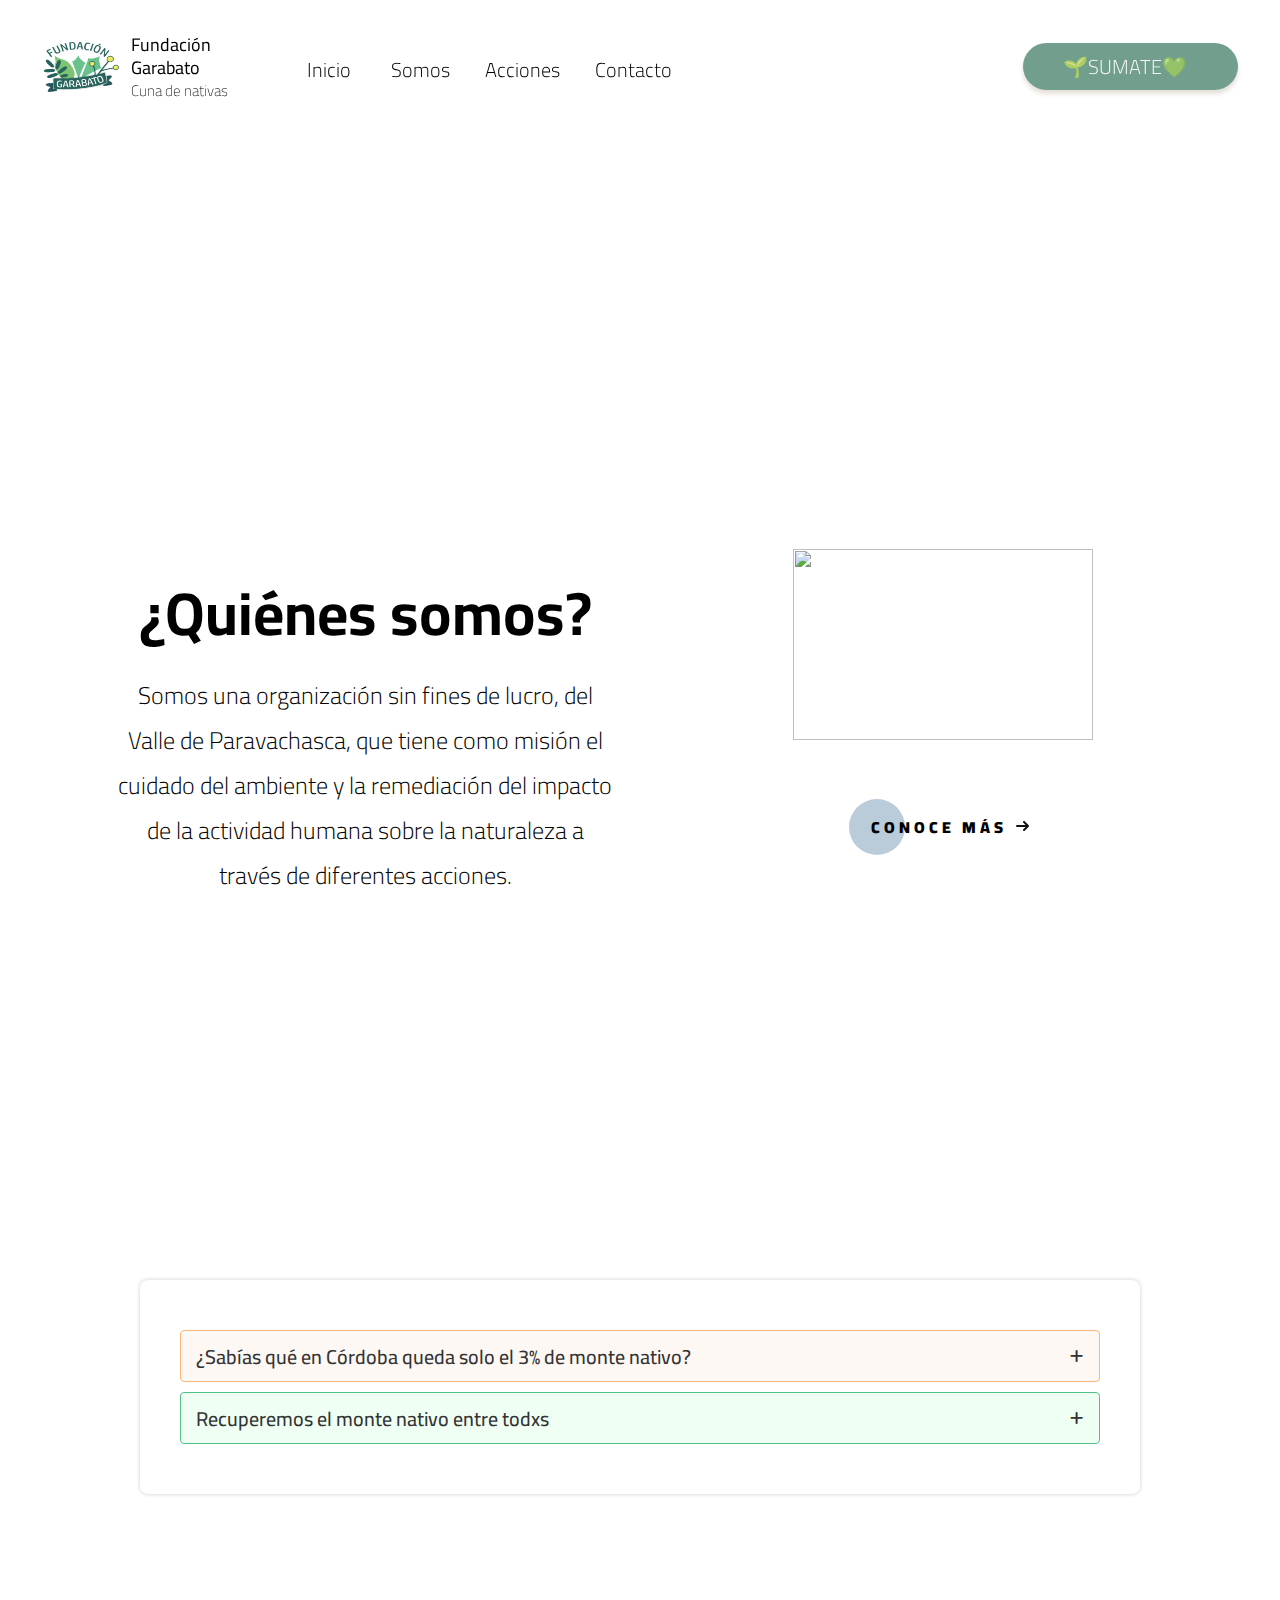
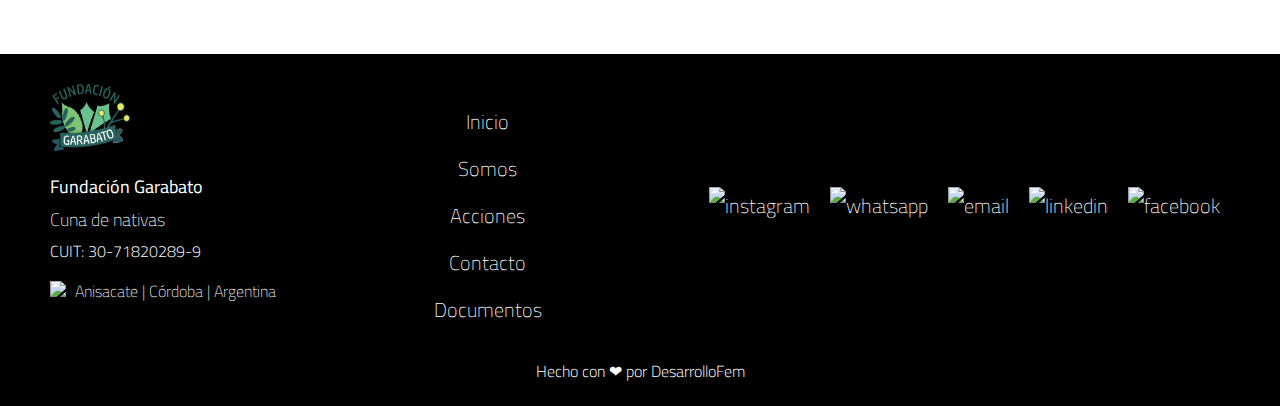
==== commit 32018e30: "se agrega cuit a inicio" ====
--- a/index.html
+++ b/index.html
@@ -159,6 +159,8 @@
                         nativas</span>
                 </p>
 
+                <span style="color: white;"> CUIT: 30-71820289-9 </span>
+
                 <span class="ubicacion-footer">
 
                     <a href="https://bit.ly/Garabatosedenueva" target="_blank">
@@ -198,7 +200,7 @@
                     <img class="email" src="logos/correo-electronico.png" alt="email">
                 </a>
 
-                <a href="https://www.linkedin.com/in/garabato-cuna-de-nativas-23b3902a9/" target="_blank">
+                <a href="https://www.linkedin.com/company/fundaci%C3%B3ngarabato/" target="_blank">
                     <img class="linkedin" src="logos/linkedin.png" alt="linkedin">
                 </a>
 
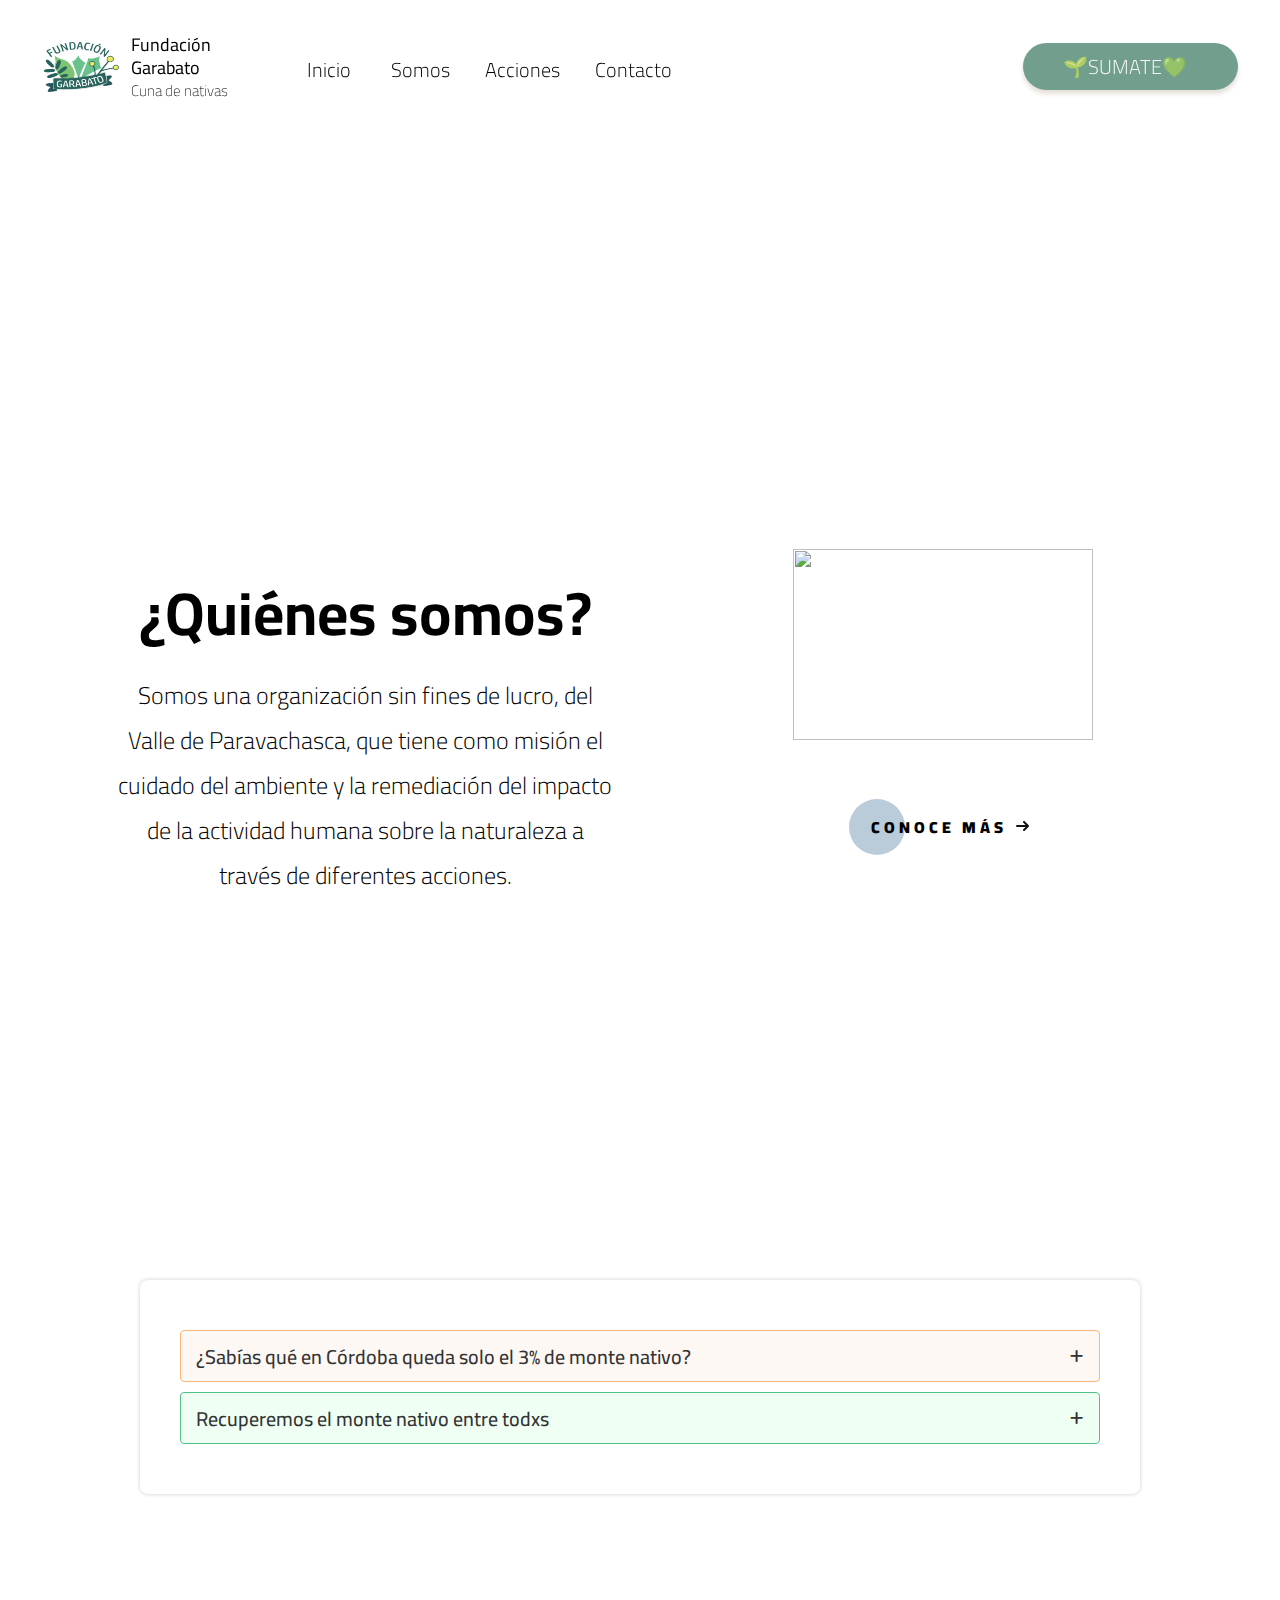
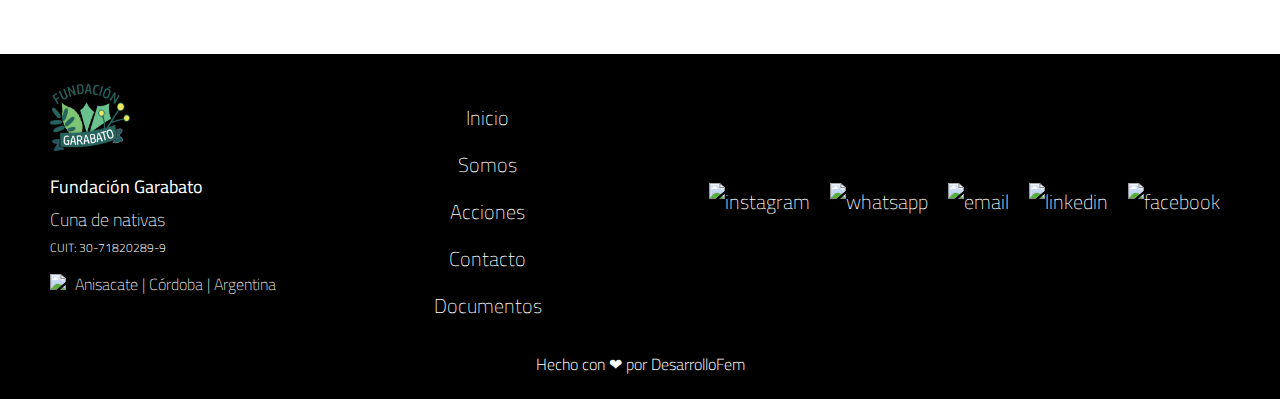
==== commit 954abf33: "se modifica tamaño cuit en index" ====
--- a/index.html
+++ b/index.html
@@ -159,7 +159,7 @@
                         nativas</span>
                 </p>
 
-                <span style="color: white;"> CUIT: 30-71820289-9 </span>
+                <span style="color: white; font-size: 12px;"> CUIT: 30-71820289-9 </span>
 
                 <span class="ubicacion-footer">
 
